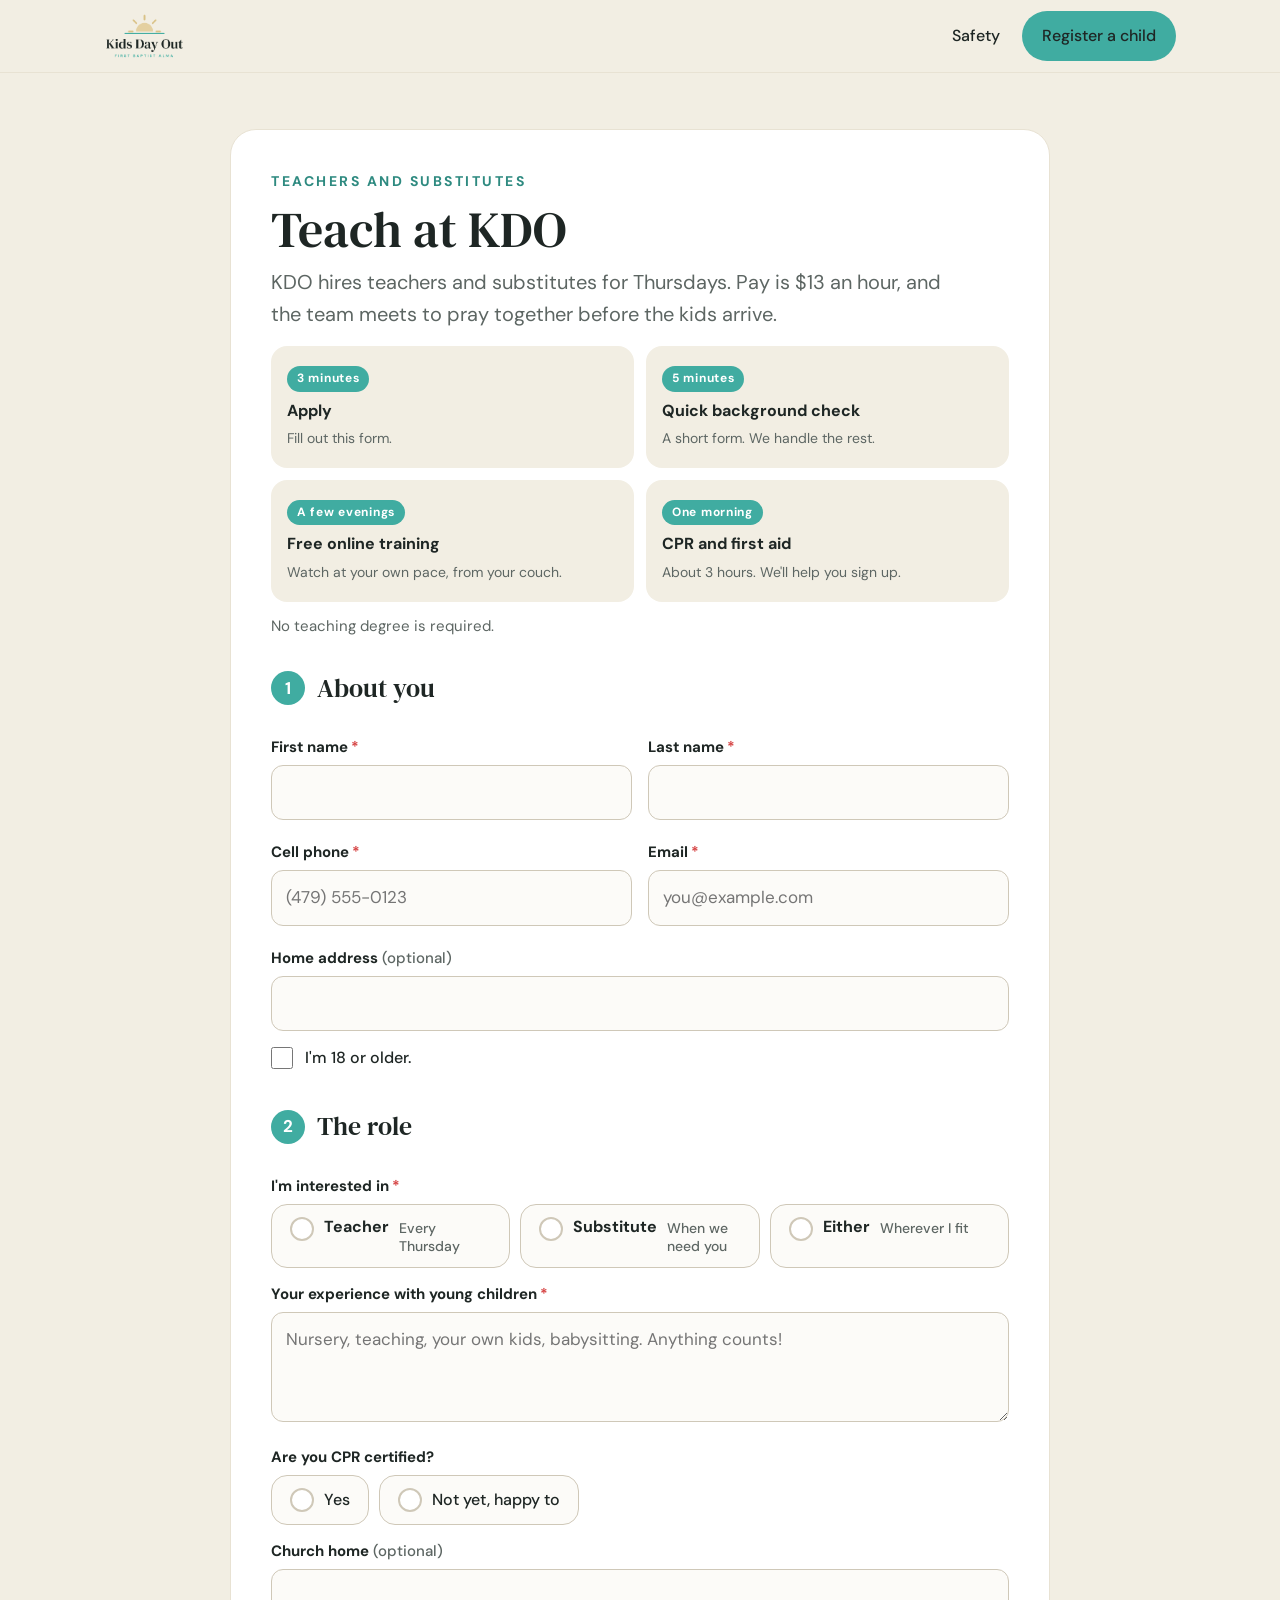
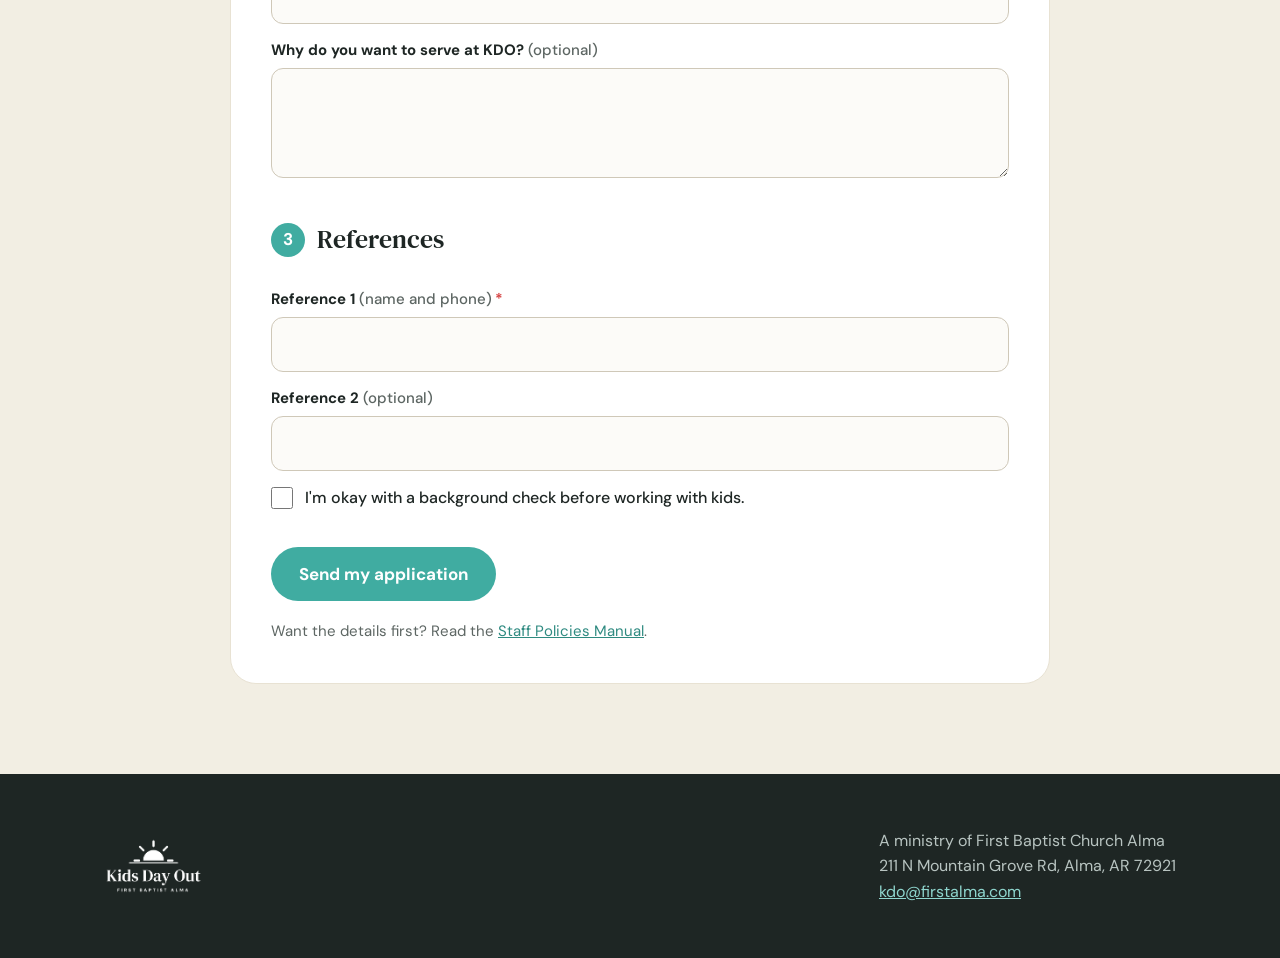
==== apply.html @ 17989772 "KDO preview site: landing page, registration and teacher forms, handbooks Co-Authored-By: Claude Opu" ====
<!doctype html>
<html lang="en">
<head>
<meta charset="utf-8">
<meta name="viewport" content="width=device-width, initial-scale=1, viewport-fit=cover">
<meta name="robots" content="noindex,nofollow">
<title>Teach at KDO | Kids Day Out at First Baptist Alma</title>
<link rel="icon" href="assets/favicon-32.png">
<link rel="apple-touch-icon" href="assets/favicon-180.png">
<link href="https://fonts.googleapis.com/css2?family=DM+Serif+Text&family=DM+Sans:wght@400;500;700&display=swap" rel="stylesheet">
<link rel="stylesheet" href="styles.css">
</head>
<body>
<header class="top"><div class="wrap">
  <a href="./"><img src="assets/kdo-sunrise-full.png" alt="Kids Day Out, First Baptist Alma"></a>
  <nav><a class="hide-sm" href="./#safety">Safety</a><a class="btn btn-primary btn-small" href="register.html">Register a child</a></nav>
</div></header>

<main class="formpage"><div class="wrap">
<div class="formcard" style="max-width:820px;margin:0 auto">
  <form id="apply-form" novalidate>
    <p class="eyebrow">Teachers and substitutes</p>
    <h1>Teach at KDO</h1>
    <p class="lead">KDO hires teachers and substitutes for Thursdays. Pay is $13 an hour, and the team meets to pray together before the kids arrive.</p>

    <div class="steps4">
      <div><em>3 minutes</em><b>Apply</b><span>Fill out this form.</span></div>
      <div><em>5 minutes</em><b>Quick background check</b><span>A short form. We handle the rest.</span></div>
      <div><em>A few evenings</em><b>Free online training</b><span>Watch at your own pace, from your couch.</span></div>
      <div><em>One morning</em><b>CPR and first aid</b><span>About 3 hours. We'll help you sign up.</span></div>
    </div>
    <p class="hint" style="margin-top:12px">No teaching degree is required.</p>

    <fieldset><legend><span class="step">1</span>About you</legend>
      <div class="row">
        <div class="field"><label for="first">First name</label><input type="text" id="first" required autocomplete="given-name"><small class="err-text"></small></div>
        <div class="field"><label for="last">Last name</label><input type="text" id="last" required autocomplete="family-name"><small class="err-text"></small></div>
      </div>
      <div class="row">
        <div class="field"><label for="phone">Cell phone</label><input type="tel" id="phone" class="phone" required autocomplete="tel" placeholder="(479) 555-0123" inputmode="numeric"><small class="err-text"></small></div>
        <div class="field"><label for="email">Email</label><input type="email" id="email" class="email" required autocomplete="email" placeholder="you@example.com"><small class="err-text"></small></div>
      </div>
      <div class="field"><label for="address">Home address <span class="opt">(optional)</span></label><input type="text" id="address" autocomplete="street-address"></div>
      <label class="check"><input type="checkbox" id="adult" required><span>I'm 18 or older.</span></label>
    </fieldset>

    <fieldset><legend><span class="step">2</span>The role</legend>
      <label>I'm interested in</label>
      <div class="chips cards" role="radiogroup" aria-label="Role" data-required>
        <label class="chip-opt"><input type="radio" name="role" value="Teacher"><span><b>Teacher</b><i>Every Thursday</i></span></label>
        <label class="chip-opt"><input type="radio" name="role" value="Substitute"><span><b>Substitute</b><i>When we need you</i></span></label>
        <label class="chip-opt"><input type="radio" name="role" value="Either"><span><b>Either</b><i>Wherever I fit</i></span></label>
      </div>
      <div class="field"><label for="experience">Your experience with young children</label><textarea id="experience" rows="3" required placeholder="Nursery, teaching, your own kids, babysitting. Anything counts!"></textarea><small class="err-text"></small></div>
      <label>Are you CPR certified?</label>
      <div class="chips" role="radiogroup" aria-label="CPR certified">
        <label class="chip-opt"><input type="radio" name="cpr" value="Yes"><span>Yes</span></label>
        <label class="chip-opt"><input type="radio" name="cpr" value="Not yet, happy to get certified"><span>Not yet, happy to</span></label>
      </div>
      <div class="field"><label for="churchHome">Church home <span class="opt">(optional)</span></label><input type="text" id="churchHome"></div>
      <div class="field"><label for="why">Why do you want to serve at KDO? <span class="opt">(optional)</span></label><textarea id="why" rows="3"></textarea></div>
    </fieldset>

    <fieldset><legend><span class="step">3</span>References</legend>
      <div class="field"><label for="ref1">Reference 1 <span class="opt">(name and phone)</span></label><input type="text" id="ref1" required><small class="err-text"></small></div>
      <div class="field"><label for="ref2">Reference 2 <span class="opt">(optional)</span></label><input type="text" id="ref2"></div>
      <label class="check"><input type="checkbox" id="consent" required><span>I'm okay with a background check before working with kids.</span></label>
    </fieldset>

    <div class="hp" aria-hidden="true"><label for="website">Website</label><input type="text" id="website" tabindex="-1" autocomplete="off"></div>
    <div class="submit"><button class="btn btn-primary" type="submit" id="submit-btn">Send my application</button><span class="msg" id="msg" role="status"></span></div>
    <p class="fine">Want the details first? Read the <a href="docs/KDO-Staff-Policies-Manual.pdf" target="_blank">Staff Policies Manual</a>.</p>
  </form>

  <div class="thanks" id="thanks">
    <img src="assets/kdo-mark-full.png" alt="" style="width:120px;margin:0 auto 18px">
    <h2>Application received</h2>
    <p class="lead" style="margin:0 auto">Thank you. Kim will contact you about next steps.</p>
    <p style="margin-top:22px"><a class="btn btn-primary" href="./">Back to KDO</a></p>
  </div>
</div>
</div></main>

<footer><div class="wrap">
  <img src="assets/kdo-sunrise-white.png" alt="Kids Day Out">
  <div>A ministry of First Baptist Church Alma<br>211 N Mountain Grove Rd, Alma, AR 72921<br><a href="mailto:kdo@firstalma.com">kdo@firstalma.com</a></div>
</div></footer>
<script src="app.js"></script>
</body>
</html>
---- styles.css ----
:root{
  --teal:#40ACA1; --teal-dark:#2E8A80; --ink:#1E2624; --cream:#F2EEE3; --sand:#E8E2D3;
  --gold:#E4D0A1; --gold-dark:#D9C187; --muted:#5D6663; --white:#fff;
  --serif:'DM Serif Text', Georgia, serif; --sans:'DM Sans', Arial, sans-serif;
}
*{box-sizing:border-box;margin:0;padding:0}
html{scroll-behavior:smooth}
body{font-family:var(--sans);color:var(--ink);background:var(--cream);line-height:1.6;font-size:18px}
img{max-width:100%;display:block}
a{color:var(--teal-dark)}
.wrap{max-width:1120px;margin:0 auto;padding:0 24px}
h1,h2,h3{font-family:var(--serif);font-weight:400;line-height:1.12}
h2{font-size:clamp(34px,5vw,48px);margin-bottom:14px}
h3{font-size:26px;margin-bottom:8px}
.eyebrow{font-size:14px;font-weight:700;letter-spacing:.18em;text-transform:uppercase;color:var(--teal-dark);margin-bottom:10px}
.lead{font-size:20px;color:var(--muted);max-width:680px}
section{padding:84px 0}

/* header */
.top{position:sticky;top:0;z-index:20;background:rgba(242,238,227,.94);backdrop-filter:blur(6px);border-bottom:1px solid var(--sand)}
.top .wrap{display:flex;align-items:center;justify-content:space-between;height:72px;gap:16px}
.top img{height:46px;width:auto}
.top nav{display:flex;gap:22px;align-items:center}
.top nav a{text-decoration:none;color:var(--ink);font-weight:500;font-size:16px}
.top nav a.hide-sm{display:inline}
.btn{display:inline-block;text-decoration:none;font-weight:700;border-radius:999px;padding:14px 26px;font-size:17px;border:2px solid transparent;cursor:pointer;font-family:var(--sans);transition:transform .15s ease, background .15s ease}
.btn:hover{transform:translateY(-1px)}
.btn-primary{background:var(--teal);color:#fff}
.btn-primary:hover{background:var(--teal-dark)}
.btn-ghost{background:transparent;color:#fff;border-color:rgba(255,255,255,.7)}
.btn-dark{background:var(--ink);color:#fff}
.btn-small{padding:10px 18px;font-size:15px}

/* hero */
.hero{position:relative;color:#fff;padding:0;min-height:640px;display:flex;align-items:center;background:var(--ink) url('assets/classroom.jpg') center 35%/cover no-repeat}
.hero:before{content:"";position:absolute;inset:0;background:linear-gradient(90deg,rgba(30,38,36,.86) 0%,rgba(30,38,36,.6) 50%,rgba(30,38,36,.15) 100%)}
@media (max-width:860px){.hero:before{background:linear-gradient(180deg,rgba(30,38,36,.55) 0%,rgba(30,38,36,.85) 70%)}}
.hero .wrap{position:relative;padding-top:90px;padding-bottom:90px}
.hero h1{font-size:clamp(42px,6.4vw,74px);max-width:760px;margin:6px 0 18px}
.hero p{font-size:21px;max-width:600px;color:#E8E2D3}
.hero .eyebrow{color:#8FD6CE}
.hero .ctas{display:flex;gap:14px;flex-wrap:wrap;margin:30px 0 22px}
.chip{display:inline-flex;align-items:center;gap:10px;background:rgba(255,255,255,.12);border:1px solid rgba(255,255,255,.25);border-radius:999px;padding:10px 18px;font-size:15px;font-weight:500}
.dot{width:10px;height:10px;border-radius:50%;background:var(--gold);box-shadow:0 0 0 4px rgba(228,208,161,.25)}
.spots{display:none;margin-left:6px;color:var(--gold);font-weight:700}

/* cards */
.grid3{display:grid;grid-template-columns:repeat(3,1fr);gap:22px;margin-top:34px}
.grid2{display:grid;grid-template-columns:1fr 1fr;gap:44px;align-items:center}
.card{background:#fff;border-radius:22px;padding:30px;border:1px solid var(--sand)}
.card .big{font-family:var(--serif);font-size:40px;color:var(--teal-dark);line-height:1}
.card p{color:var(--muted);font-size:17px}
.pill{display:inline-block;background:var(--cream);color:var(--teal-dark);font-weight:700;font-size:13px;letter-spacing:.12em;text-transform:uppercase;border-radius:999px;padding:6px 12px;margin-bottom:14px}

/* schedule */
.sched{list-style:none;margin-top:24px}
.sched li{display:flex;gap:18px;padding:12px 0;border-top:1px solid var(--sand);font-size:18px}
.sched b{min-width:150px;font-weight:700;color:var(--teal-dark)}
.photo{border-radius:26px;overflow:hidden;box-shadow:0 20px 50px rgba(30,38,36,.18)}

/* safety */
.dark{background:var(--ink);color:#fff}
.dark .lead,.dark .card p{color:#B8C4C1}
.dark .eyebrow{color:#8FD6CE}
.dark .card{background:#2A3330;border-color:#3A4441}
.ratio{width:100%;border-collapse:collapse;margin-top:26px;font-size:18px}
.ratio th,.ratio td{text-align:left;padding:14px 12px;border-bottom:1px solid #3A4441}
.ratio th{font-size:13px;letter-spacing:.14em;text-transform:uppercase;color:#8FD6CE}
.ratio td.us{font-weight:700;color:var(--gold)}
.checks{list-style:none;display:grid;grid-template-columns:1fr 1fr;gap:10px 28px;margin-top:28px}
.checks li{padding-left:34px;position:relative}
.checks li:before{content:"";position:absolute;left:0;top:7px;width:20px;height:20px;border-radius:50%;background:var(--teal)}
.checks li:after{content:"";position:absolute;left:7px;top:11px;width:6px;height:10px;border:solid #fff;border-width:0 2px 2px 0;transform:rotate(45deg)}

/* ready */
.ready .card a{font-weight:700;text-decoration:none}
.ready .card .pill{background:#E6F4F2}

/* tuition */
.price{display:grid;grid-template-columns:repeat(3,1fr);gap:22px;margin-top:34px}
.price .card{text-align:center}
.price .amt{font-family:var(--serif);font-size:54px;color:var(--ink);line-height:1;margin:6px 0}
.price .per{color:var(--muted);font-size:16px}
.price .card.feature{border:3px solid var(--teal)}
.stack{margin-top:34px;background:#fff;border-radius:22px;padding:30px;border:1px solid var(--sand)}
.stack ul{list-style:none;columns:2;column-gap:36px;margin-top:10px}
.stack li{padding:8px 0 8px 30px;position:relative;break-inside:avoid}
.stack li:before{content:"";position:absolute;left:0;top:15px;width:14px;height:14px;border-radius:50%;background:var(--gold)}
.fine{font-size:15px;color:var(--muted);margin-top:18px}

/* director */
.bio p{margin-bottom:14px}
.stat{display:flex;gap:28px;margin:22px 0}
.stat div{font-size:15px;color:var(--muted)}
.stat b{display:block;font-family:var(--serif);font-size:38px;color:var(--teal-dark);font-weight:400}

/* teachers band */
.band{background:var(--teal);color:#fff;border-radius:28px;padding:48px;display:flex;justify-content:space-between;align-items:center;gap:30px}
.band p{color:#E6F4F2;font-size:19px;max-width:620px}

/* faq */
details{background:#fff;border:1px solid var(--sand);border-radius:16px;padding:20px 24px;margin-top:12px}
summary{font-weight:700;cursor:pointer;font-size:19px}
details p{margin-top:10px;color:var(--muted)}

/* footer */
footer{background:var(--ink);color:#B8C4C1;padding:54px 0;font-size:16px}
footer .wrap{display:flex;justify-content:space-between;gap:30px;flex-wrap:wrap;align-items:center}
footer img{height:56px;width:auto}
footer a{color:#8FD6CE}

/* forms */
.formpage{padding:56px 0 90px}
.formcard{background:#fff;border-radius:26px;padding:40px;border:1px solid var(--sand);max-width:820px;margin:0 auto}
.formcard h1{font-size:clamp(36px,5vw,50px);margin-bottom:8px}
fieldset{border:0;margin-top:30px}
legend{font-family:var(--serif);font-size:26px;margin-bottom:12px}
.row{display:grid;grid-template-columns:1fr 1fr;gap:16px}
label{display:block;font-weight:700;font-size:15px;margin:14px 0 6px}
label .opt{font-weight:500;color:var(--muted)}
input[type=text],input[type=email],input[type=tel],input[type=date],select,textarea{width:100%;font:inherit;font-size:17px;padding:13px 14px;border:1.5px solid #CFC8B8;border-radius:12px;background:#FCFBF8;color:var(--ink)}
input:focus,select:focus,textarea:focus{outline:none;border-color:var(--teal);box-shadow:0 0 0 4px rgba(64,172,161,.18)}
textarea{min-height:110px;resize:vertical}
.check{display:flex;gap:12px;align-items:flex-start;font-weight:500;font-size:16px;margin-top:14px}
.check input{width:22px;height:22px;margin-top:2px;accent-color:var(--teal);flex:none}
.hp{position:absolute;left:-9999px;width:1px;height:1px;overflow:hidden}
.submit{margin-top:30px;display:flex;align-items:center;gap:18px;flex-wrap:wrap}
.msg{font-weight:700}
.msg.err{color:#B3261E}
.thanks{display:none;text-align:center;padding:30px 10px}
.thanks h2{margin-bottom:10px}
.note{background:var(--cream);border-radius:14px;padding:16px 18px;font-size:16px;color:var(--muted);margin-top:18px}

@media (max-width:860px){
  body{font-size:17px}
  section{padding:64px 0}
  .grid3,.price{grid-template-columns:1fr}
  .grid2{grid-template-columns:1fr;gap:28px}
  .checks{grid-template-columns:1fr}
  .stack ul{columns:1}
  .band{flex-direction:column;align-items:flex-start;padding:34px}
  .top nav a.hide-sm{display:none}
  .row{grid-template-columns:1fr;gap:0}
  .formcard{padding:26px 20px}
  .hero{min-height:560px}
  .sched b{min-width:120px}
  .ratio{font-size:15px}
  .ratio th,.ratio td{padding:10px 6px}
  .ratio th{font-size:11px;letter-spacing:.08em}
}

/* ===== v2: mobile-first form system ===== */
html{-webkit-text-size-adjust:100%}
.req-mark{color:#D64545;font-weight:700;margin-left:3px}
.step{display:inline-flex;align-items:center;justify-content:center;width:34px;height:34px;border-radius:50%;background:var(--teal);color:#fff;font-family:var(--sans);font-size:17px;font-weight:700;margin-right:12px;vertical-align:3px}
.hint{font-size:15px;color:var(--muted);margin:4px 0 6px}
.field{margin-bottom:2px}
.err-text{display:block;min-height:0;font-size:14px;color:#C0392B;font-weight:600;margin-top:4px}
.invalid input,.invalid textarea,input.invalid,textarea.invalid{border-color:#D64545!important;background:#FFF6F5!important}
.chips.invalid .chip-opt span{border-color:#D64545}
@keyframes shake{0%,100%{transform:translateX(0)}25%{transform:translateX(-6px)}75%{transform:translateX(6px)}}
.shake{animation:shake .3s ease 2}

/* choice chips replace every dropdown */
.chips{display:flex;flex-wrap:wrap;gap:10px;margin:6px 0 4px}
.chip-opt{position:relative;margin:0;font-weight:500;cursor:pointer;-webkit-tap-highlight-color:transparent}
.chip-opt input{position:absolute;opacity:0;width:1px;height:1px}
.chip-opt span{display:flex;align-items:center;gap:10px;min-height:50px;padding:12px 18px;border:1.5px solid #CFC8B8;border-radius:16px;background:#FCFBF8;font-size:16px;line-height:1.3;transition:background .2s ease,border-color .2s ease,transform .15s ease,box-shadow .2s ease}
.chip-opt span:before{content:"";flex:none;width:20px;height:20px;border-radius:50%;border:2px solid #CFC8B8;background:#fff;transition:all .2s ease}
.chip-opt:active span{transform:scale(.97)}
.chip-opt input:checked+span{background:#E9F6F4;border-color:var(--teal);box-shadow:0 4px 14px rgba(64,172,161,.18);color:var(--ink)}
.chip-opt input:checked+span:before{border-color:var(--teal);background:var(--teal) url("data:image/svg+xml,%3Csvg xmlns='http://www.w3.org/2000/svg' viewBox='0 0 20 20'%3E%3Cpath d='M5 10.5l3 3 7-7' fill='none' stroke='white' stroke-width='2.4' stroke-linecap='round' stroke-linejoin='round'/%3E%3C/svg%3E") center/14px no-repeat;transform:scale(1.08)}
.chip-opt input:focus-visible+span{box-shadow:0 0 0 4px rgba(64,172,161,.3)}
.chips.cards{display:grid;grid-template-columns:repeat(3,1fr)}
.chips.cards .chip-opt span{flex-direction:row;align-items:flex-start;height:100%}
.chips.cards b{display:block;font-weight:700}
.chips.cards i{display:block;font-style:normal;font-size:14px;color:var(--muted);margin-top:2px}
.chips.small .chip-opt span{min-height:44px;padding:9px 14px;font-size:15px}

/* kid cards */
.kid-card{background:var(--cream);border-radius:20px;padding:20px 20px 12px;margin-top:16px;animation:pop .35s ease}
@keyframes pop{from{opacity:0;transform:translateY(8px) scale(.98)}to{opacity:1;transform:none}}
.kid-head{display:flex;justify-content:space-between;align-items:center;gap:10px;margin-bottom:2px}
.kid-num{font-family:var(--serif);font-size:24px}
.kid-badge{font-size:13px;font-weight:700;letter-spacing:.06em;color:var(--teal-dark);background:#fff;border-radius:999px;padding:6px 12px;display:none}
.kid-card input,.kid-card textarea{background:#fff}
details.more{background:transparent;border:0;padding:0;margin-top:14px}
details.more summary{font-size:16px;color:var(--teal-dark)}

/* price card */
.reg-layout{display:grid;grid-template-columns:minmax(0,1fr) 330px;gap:28px;align-items:start}
.reg-layout .formcard{max-width:none;margin:0}
.price-card{position:sticky;top:96px;background:var(--ink);color:#fff;border-radius:24px;padding:28px}
.price-card .eyebrow{color:#8FD6CE}
.pl{display:flex;justify-content:space-between;gap:10px;font-size:15px;padding:8px 0;border-bottom:1px solid #3A4441;color:#DDE3E1}
.pl small{display:block;color:#9FB0AC;font-size:13px}
.price-total{display:flex;align-items:baseline;gap:8px;margin-top:14px}
.price-total b{font-family:var(--serif);font-weight:400;font-size:46px;color:var(--gold);line-height:1}
.price-sub{font-size:14px;color:#B8C4C1;margin-top:4px}
.price-why{list-style:none;margin:16px 0 0}
.price-why li{padding:5px 0 5px 26px;position:relative;font-size:15px}
.price-why li:before{content:"";position:absolute;left:0;top:11px;width:12px;height:12px;border-radius:50%;background:var(--teal)}
.price-card .fine{color:#9FB0AC;font-size:13px}
.price-bar{display:none}

/* confetti */
#confetti{position:fixed;inset:0;pointer-events:none;z-index:50}

/* teacher steps */
.steps4{display:grid;grid-template-columns:repeat(2,1fr);gap:12px;margin-top:16px}
.steps4 div{background:var(--cream);border-radius:16px;padding:16px}
.steps4 b{display:block;font-size:16px}
.steps4 span{font-size:14px;color:var(--muted)}
.steps4 em{display:inline-block;font-style:normal;font-size:12px;font-weight:700;letter-spacing:.06em;color:#fff;background:var(--teal);border-radius:999px;padding:3px 10px;margin-bottom:6px}

@media (max-width:860px){
  .reg-layout{grid-template-columns:1fr}
  .price-card{position:static;order:-1;padding:22px}
  .price-card .price-why,.price-card .fine{display:none}
  .chips.cards{grid-template-columns:1fr}
  .chip-opt{flex:1 1 calc(50% - 10px)}
  .chips.cards .chip-opt,.chips.stack .chip-opt{flex-basis:100%}
  .formpage{padding:20px 0 120px}
  .formcard{padding:22px 16px;border-radius:20px}
  .formcard h1{font-size:34px}
  legend{font-size:22px}
  .step{width:30px;height:30px;font-size:15px;margin-right:10px}
  .kid-card{padding:16px 14px 8px}
  .steps4{grid-template-columns:1fr 1fr;gap:10px}
  .steps4 div{padding:12px}
  .steps4 b{font-size:15px}
  .steps4 span{font-size:13px}
  .price-bar{display:flex;position:fixed;left:0;right:0;bottom:0;z-index:30;background:var(--ink);color:#fff;padding:12px 16px calc(12px + env(safe-area-inset-bottom));align-items:center;justify-content:space-between;gap:12px;box-shadow:0 -8px 24px rgba(0,0,0,.18)}
  .price-bar b{font-family:var(--serif);font-weight:400;font-size:26px;color:var(--gold)}
  .price-bar small{display:block;font-size:12px;color:#B8C4C1}
  .price-bar .btn{padding:12px 18px;font-size:15px}
  .wrap{padding:0 16px}
  .hero .ctas .btn{flex:1 1 100%;text-align:center}
  .sticky-cta{display:block;position:fixed;left:16px;right:16px;bottom:calc(14px + env(safe-area-inset-bottom));z-index:30;text-align:center;box-shadow:0 10px 30px rgba(30,38,36,.3)}
}
.sticky-cta{display:none}
@media (prefers-reduced-motion:reduce){*{animation:none!important;transition:none!important}}

.chips.count{display:grid;grid-template-columns:repeat(8,1fr);gap:8px}
.chips.count .chip-opt span{justify-content:center;padding:12px 0;font-size:18px;font-weight:700}
.chips.count .chip-opt span:before{display:none}
@media (max-width:860px){.chips.count{grid-template-columns:repeat(4,1fr)}.chips.count .chip-opt{flex:none}}

/* price card v3: plain receipt */
.price-card .pc-title{font-family:var(--serif);font-weight:400;font-size:32px;color:#fff;margin:0}
.pc-sub{font-size:16px;color:#C9D2CF;margin:4px 0 14px}
.pc-kid,.pc-row{display:flex;justify-content:space-between;align-items:baseline;gap:12px;padding:11px 0;border-bottom:1px solid #3A4441;font-size:17px;color:#EEF2F1}
.pc-kid small{display:block;font-size:15px;color:#B8C4C1}
.pc-kid b,.pc-row b{font-weight:700;white-space:nowrap}
.pc-total{border-bottom:0;font-size:19px;padding-top:14px}
.pc-total b{font-family:var(--serif);font-weight:400;font-size:34px;color:var(--gold)}
.pc-month{font-size:16px;color:#EEF2F1;margin-top:6px}
.pc-month b{color:var(--gold)}
.pc-note{font-size:15px;color:#B8C4C1;margin-top:12px;line-height:1.5}
@media (max-width:860px){.price-card .pc-note{display:block}}

/* add/remove person cards */
.add-btn{display:block;width:100%;margin-top:14px;padding:14px;border:1.5px dashed var(--teal);border-radius:16px;background:#F3FAF9;color:var(--teal-dark);font:700 16px var(--sans);cursor:pointer;transition:background .2s}
.add-btn:hover{background:#E6F4F2}
.add-btn[hidden],.sub-card[hidden]{display:none}
.sub-card{background:var(--cream);border-radius:18px;padding:16px 18px 10px;margin-top:14px;animation:pop .3s ease}
.sub-head{display:flex;justify-content:space-between;align-items:center;margin-bottom:2px}
.sub-head b{font-family:var(--serif);font-weight:400;font-size:21px}
.rm-btn{background:none;border:0;color:#B3261E;font:600 14px var(--sans);cursor:pointer;padding:6px}
.sub-card input[type=text],.sub-card input[type=tel],.sub-card input[type=email]{background:#fff}
h3.mini{font-family:var(--serif);font-weight:400;font-size:21px;margin-top:26px}
.check span{flex:1}
.check.invalid span{color:#B3261E}

.price .amt small{font-family:var(--sans);font-size:18px;color:var(--muted);margin-left:4px}
.price .per{font-size:18px;font-weight:700;color:var(--ink);margin-top:2px}
.price .card p{margin-top:12px;font-size:16px;line-height:1.55}
.price-note{margin-top:20px;font-size:17px;color:var(--ink);max-width:820px}

/* FAQ accordion */
details.faq{padding:0;overflow:hidden;transition:border-color .2s ease,box-shadow .2s ease}
details.faq[open]{border-color:var(--teal);box-shadow:0 8px 24px rgba(30,38,36,.08)}
details.faq summary{list-style:none;display:flex;justify-content:space-between;align-items:center;gap:16px;padding:20px 24px;-webkit-tap-highlight-color:transparent}
details.faq summary::-webkit-details-marker{display:none}
details.faq summary:after{content:"";flex:none;width:28px;height:28px;border-radius:50%;background:var(--cream) url("data:image/svg+xml,%3Csvg xmlns='http://www.w3.org/2000/svg' viewBox='0 0 20 20'%3E%3Cpath d='M5 8l5 5 5-5' fill='none' stroke='%232E8A80' stroke-width='2.2' stroke-linecap='round' stroke-linejoin='round'/%3E%3C/svg%3E") center/16px no-repeat;transition:transform .3s ease}
details.faq[open] summary:after{transform:rotate(180deg)}
details.faq .faq-body{padding:0 24px 20px}
details.faq p{margin-top:0}

.pc-disc b{color:var(--gold)}
.pc-pay{margin-top:14px;background:#2A3330;border-radius:16px;padding:14px 16px}
.pc-pay-title{font-size:13px;font-weight:700;letter-spacing:.12em;text-transform:uppercase;color:#8FD6CE;margin-bottom:6px}
.pc-opt{padding:8px 0;border-top:1px solid #3A4441;font-size:16px;color:#EEF2F1}
.pc-opt:first-of-type{border-top:0}
.pc-opt b{display:block;color:var(--gold)}
.pc-opt span{font-size:15px;color:#C9D2CF}

/* v4 visual blocks */
.bigfacts{display:grid;grid-template-columns:repeat(4,1fr);gap:14px;margin-top:28px}
.bigfacts div{background:var(--ink);color:#fff;border-radius:20px;padding:22px}
.bigfacts b{display:block;font-family:var(--serif);font-weight:400;font-size:32px;color:var(--gold);line-height:1.1}
.bigfacts span{font-size:15px;color:#C9D2CF}
.tags{display:flex;flex-wrap:wrap;gap:10px;margin-top:20px}
.tags span{background:var(--cream);border-radius:999px;padding:9px 16px;font-weight:700;font-size:15px}
.pills{display:flex;flex-wrap:wrap;gap:10px;margin-top:14px}
.pills span{background:#fff;border:1px solid var(--sand);border-radius:999px;padding:10px 16px;font-weight:700;font-size:15px}
.tiles{display:grid;grid-template-columns:repeat(3,1fr);gap:14px;margin-top:26px}
.tiles div{background:#2A3330;border:1px solid #3A4441;border-radius:18px;padding:22px;font-family:var(--serif);font-size:22px;color:#fff}
.ratios{display:grid;grid-template-columns:repeat(3,1fr);gap:14px;margin-top:14px}
.ratios div{border-radius:18px;padding:18px 22px;background:rgba(255,255,255,.04);border:1px solid #3A4441}
.ratios span{display:block;color:#C9D2CF;font-size:15px}
.ratios b{display:block;font-family:var(--serif);font-weight:400;font-size:34px;color:var(--gold)}
.ratios small{color:#9FB0AC;font-size:14px}
.note-dark{color:#B8C4C1;margin-top:18px;font-size:16px}
.docs{display:grid;grid-template-columns:1fr 1fr;gap:16px;margin-top:22px}
.docs a{display:block;text-decoration:none;color:var(--ink);background:var(--cream);border-radius:20px;padding:24px;border:1px solid var(--sand);transition:transform .15s}
.docs a:hover{transform:translateY(-2px)}
.docs b{display:block;font-family:var(--serif);font-weight:400;font-size:26px}
.docs span{color:var(--muted);font-size:15px}
@media (max-width:860px){.bigfacts{grid-template-columns:1fr 1fr}.bigfacts b{font-size:24px}.tiles{grid-template-columns:1fr 1fr}.tiles div{font-size:17px;padding:16px}.ratios{grid-template-columns:1fr}.docs{grid-template-columns:1fr}}
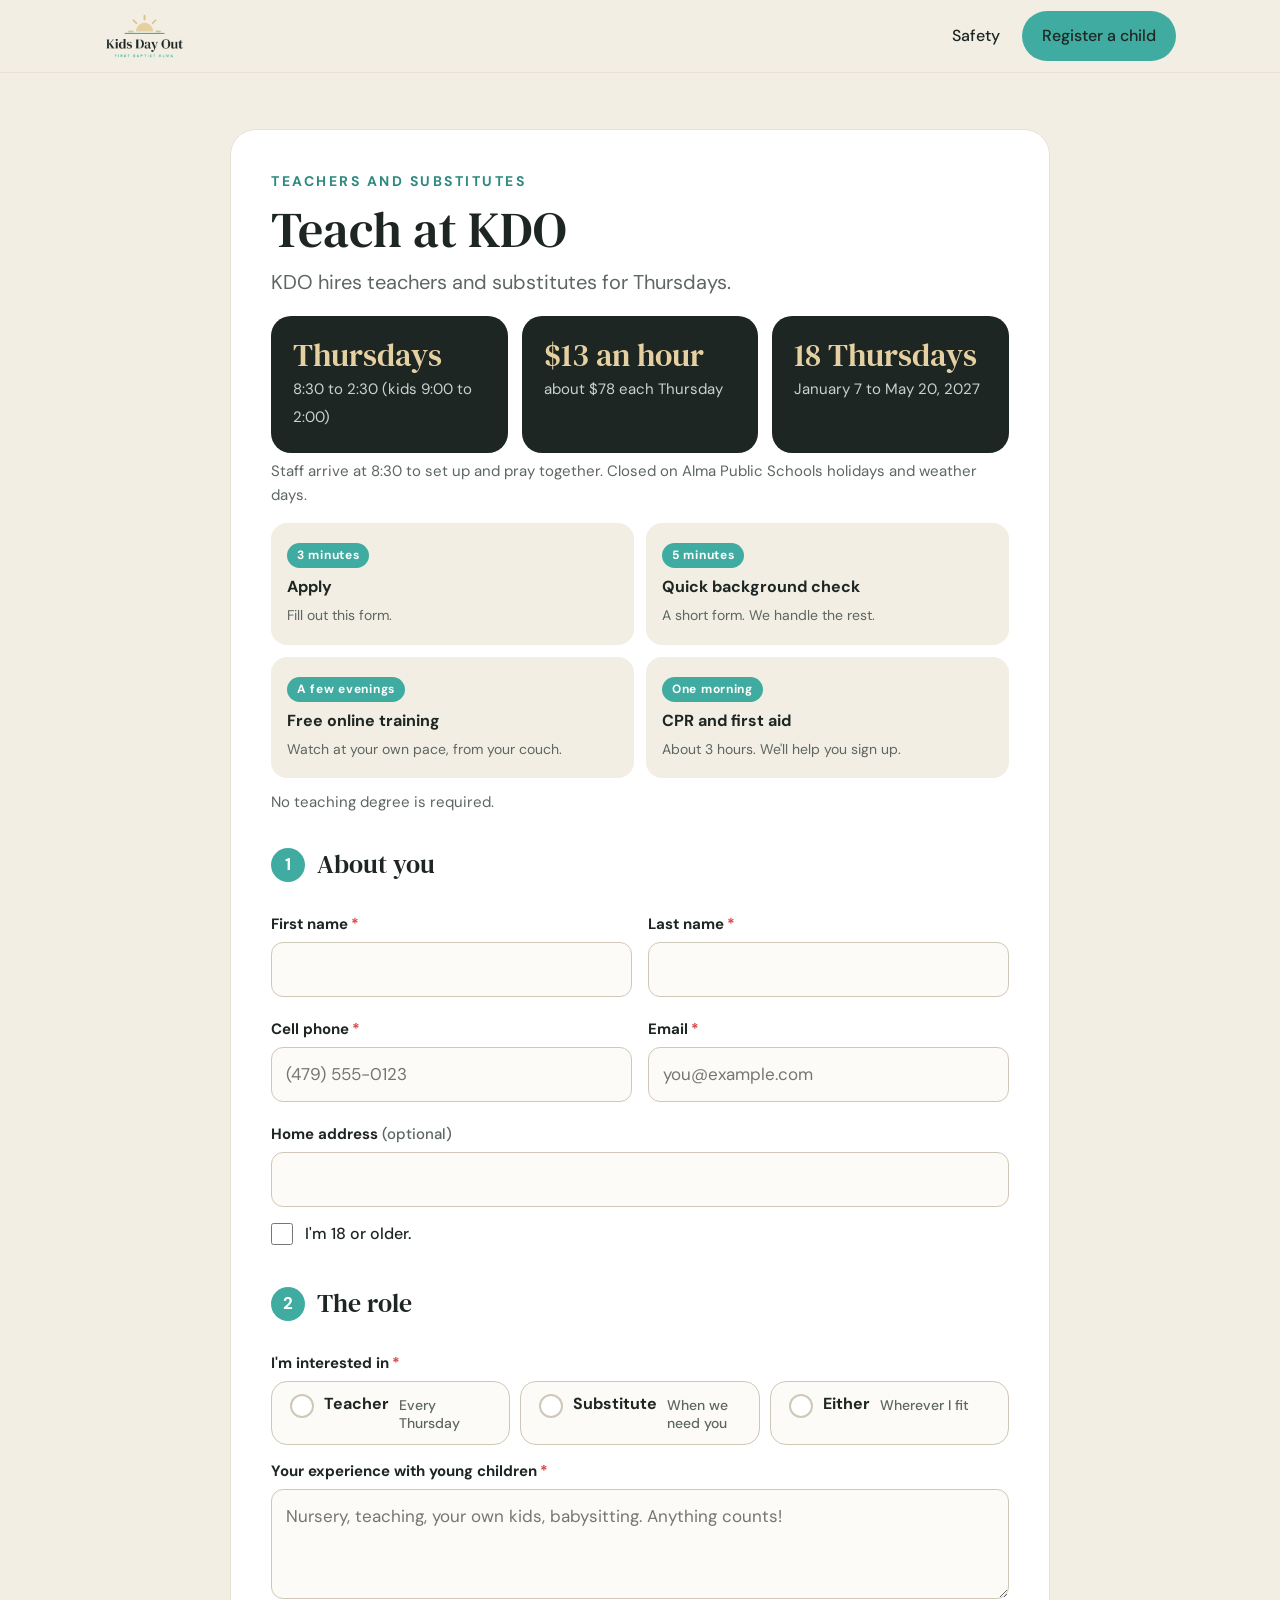
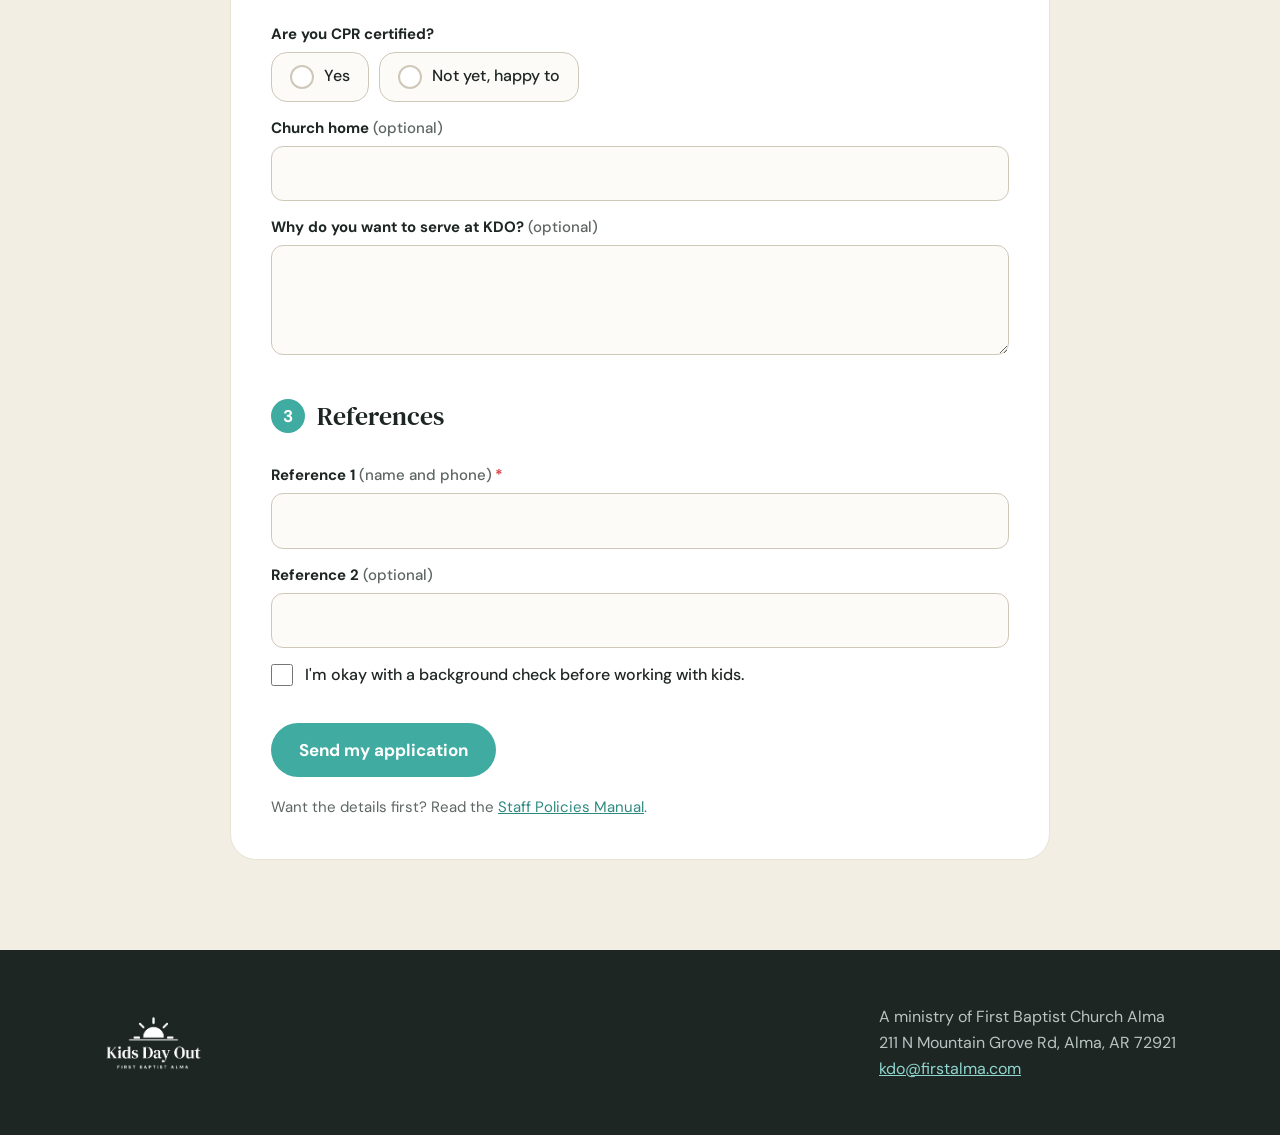
==== commit 0e7f225d: "Teacher application: show hours, pay, and dates Co-Authored-By: Claude Opus 5.5 <noreply@anthropic.c" ====
--- a/apply.html
+++ b/apply.html
@@ -21,8 +21,14 @@
   <form id="apply-form" novalidate>
     <p class="eyebrow">Teachers and substitutes</p>
     <h1>Teach at KDO</h1>
-    <p class="lead">KDO hires teachers and substitutes for Thursdays. Pay is $13 an hour, and the team meets to pray together before the kids arrive.</p>
+    <p class="lead">KDO hires teachers and substitutes for Thursdays.</p>
 
+    <div class="bigfacts" style="grid-template-columns:repeat(3,1fr);margin:18px 0 6px">
+      <div><b>Thursdays</b><span>8:30 to 2:30 (kids 9:00 to 2:00)</span></div>
+      <div><b>$13 an hour</b><span>about $78 each Thursday</span></div>
+      <div><b>18 Thursdays</b><span>January 7 to May 20, 2027</span></div>
+    </div>
+    <p class="hint">Staff arrive at 8:30 to set up and pray together. Closed on Alma Public Schools holidays and weather days.</p>
     <div class="steps4">
       <div><em>3 minutes</em><b>Apply</b><span>Fill out this form.</span></div>
       <div><em>5 minutes</em><b>Quick background check</b><span>A short form. We handle the rest.</span></div>
--- a/styles.css
+++ b/styles.css
@@ -318,3 +318,5 @@
 .docs b{display:block;font-family:var(--serif);font-weight:400;font-size:26px}
 .docs span{color:var(--muted);font-size:15px}
 @media (max-width:860px){.bigfacts{grid-template-columns:1fr 1fr}.bigfacts b{font-size:24px}.tiles{grid-template-columns:1fr 1fr}.tiles div{font-size:17px;padding:16px}.ratios{grid-template-columns:1fr}.docs{grid-template-columns:1fr}}
+
+@media (max-width:860px){.formcard .bigfacts{grid-template-columns:1fr!important}}
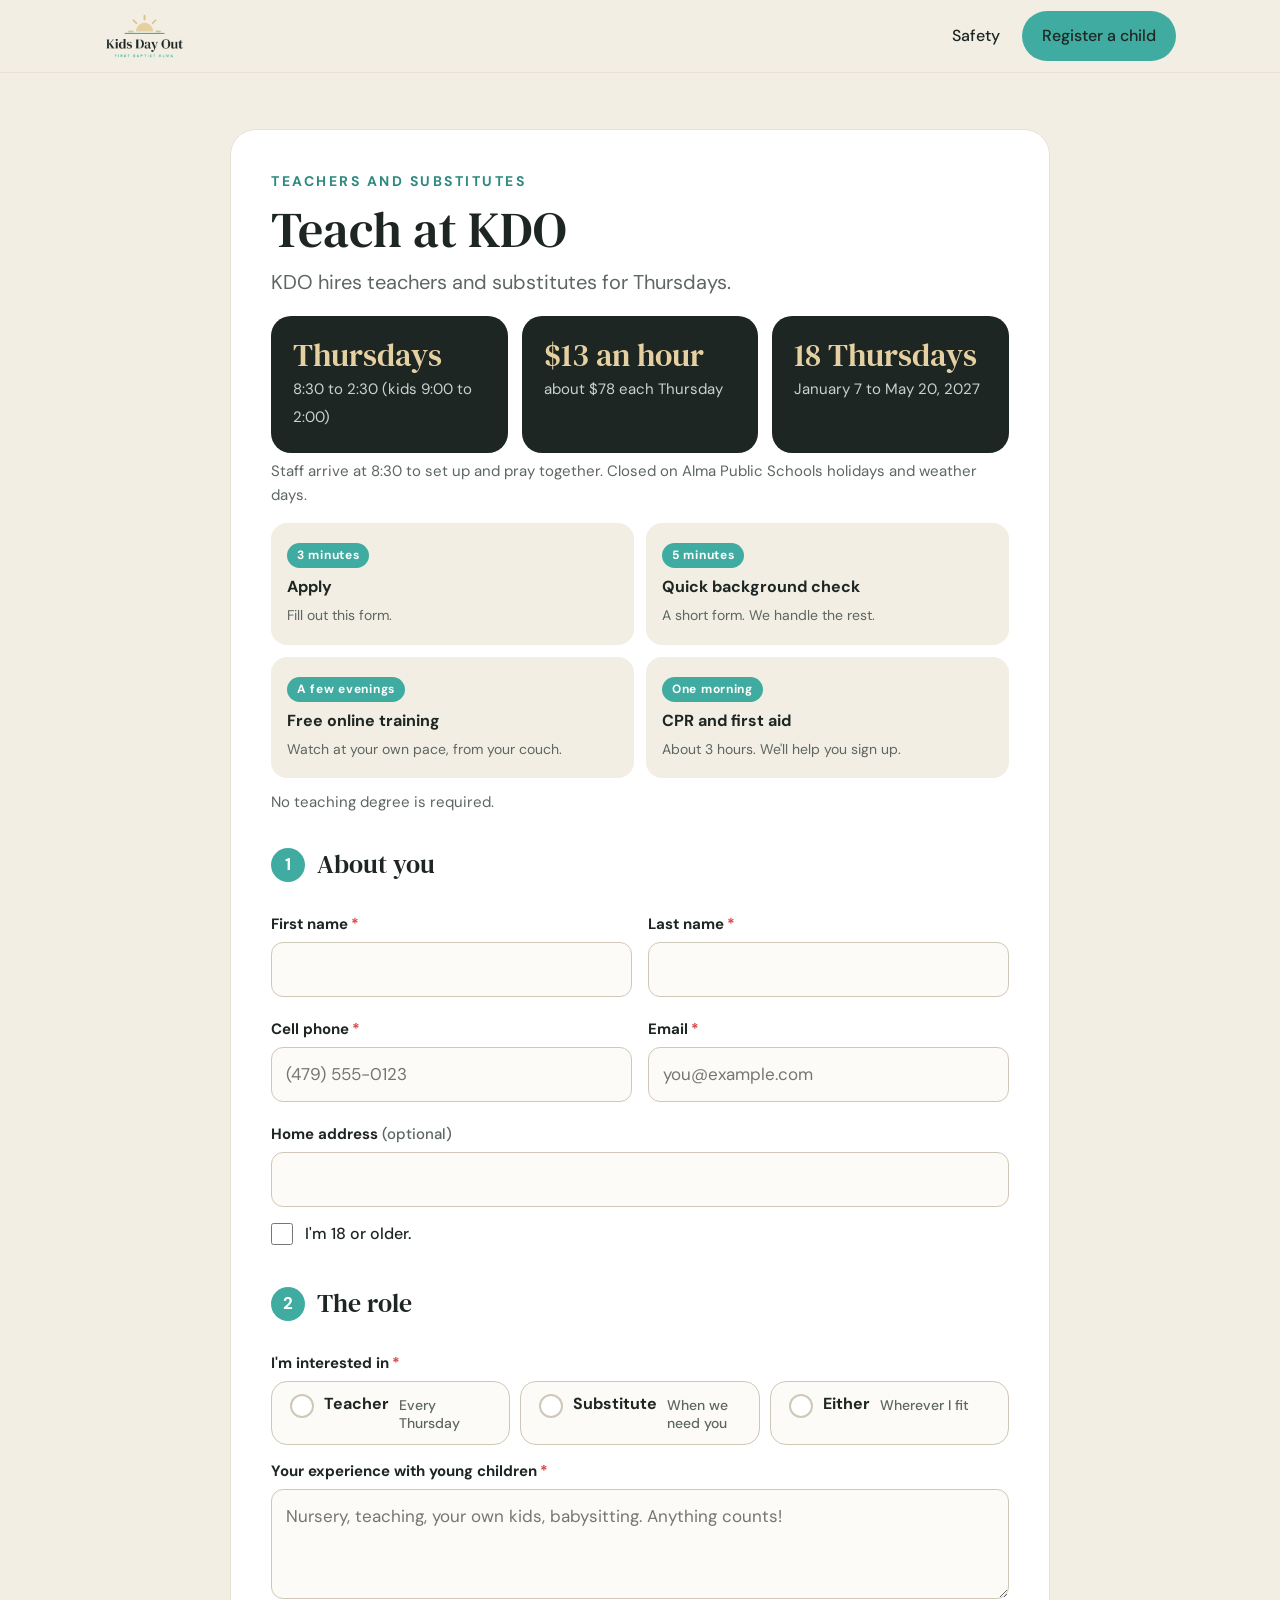
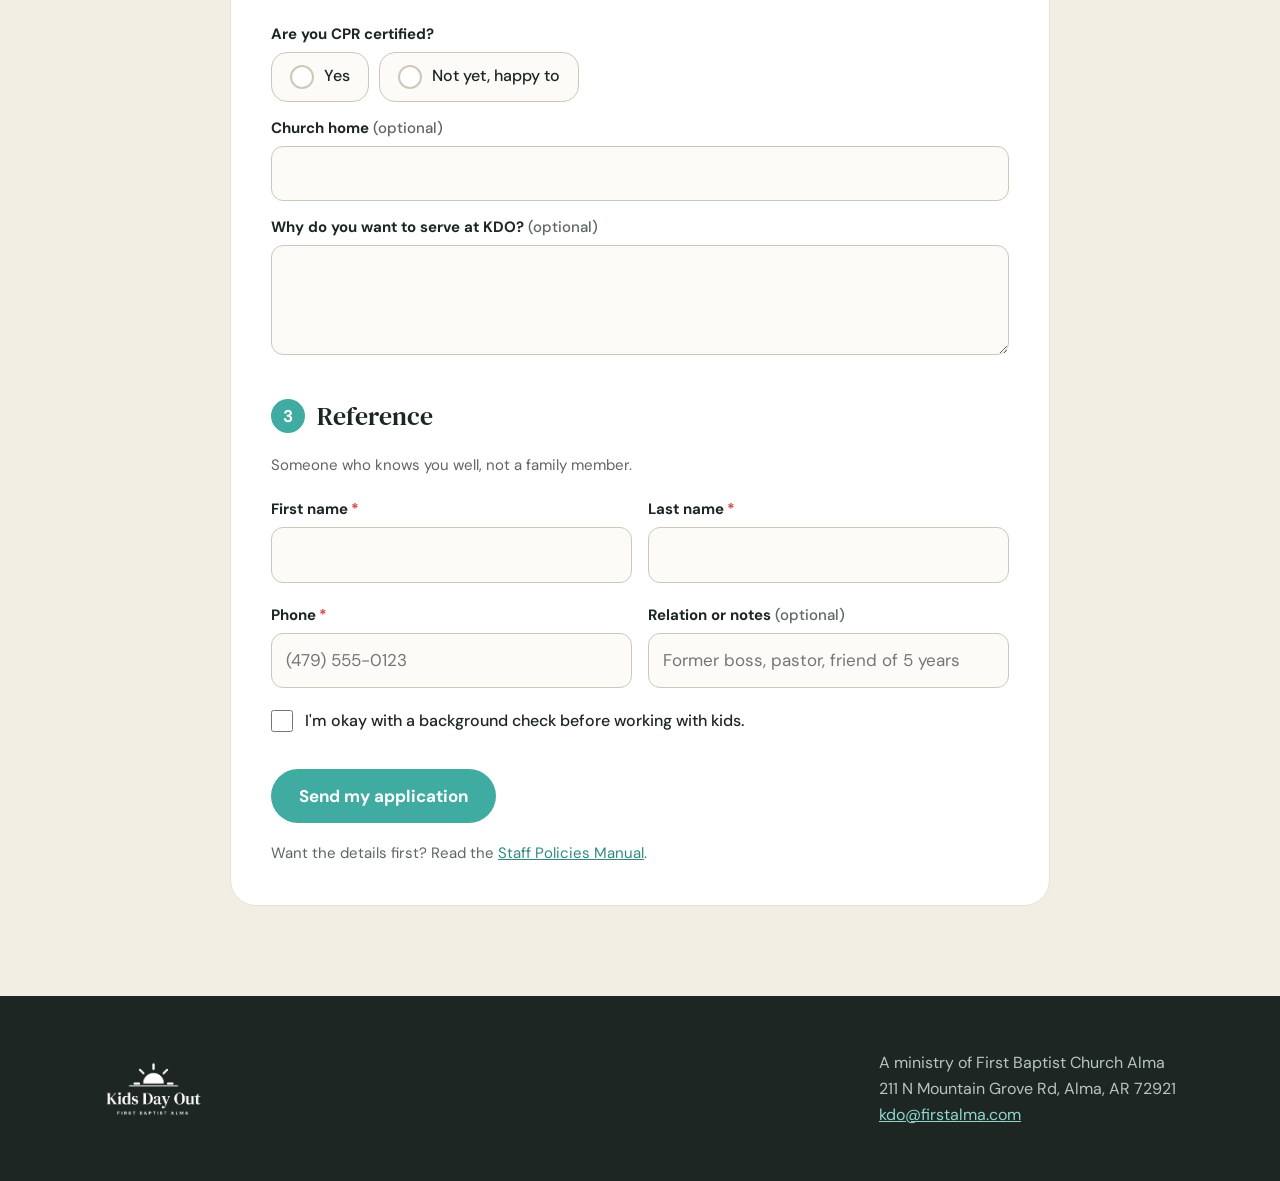
==== commit 70336c47: "Teacher application: one structured reference Co-Authored-By: Claude Opus 5.5 <noreply@anthropic.com" ====
--- a/apply.html
+++ b/apply.html
@@ -67,9 +67,16 @@
       <div class="field"><label for="why">Why do you want to serve at KDO? <span class="opt">(optional)</span></label><textarea id="why" rows="3"></textarea></div>
     </fieldset>
 
-    <fieldset><legend><span class="step">3</span>References</legend>
-      <div class="field"><label for="ref1">Reference 1 <span class="opt">(name and phone)</span></label><input type="text" id="ref1" required><small class="err-text"></small></div>
-      <div class="field"><label for="ref2">Reference 2 <span class="opt">(optional)</span></label><input type="text" id="ref2"></div>
+    <fieldset><legend><span class="step">3</span>Reference</legend>
+      <p class="hint">Someone who knows you well, not a family member.</p>
+      <div class="row">
+        <div class="field"><label for="refFirst">First name</label><input type="text" id="refFirst" required><small class="err-text"></small></div>
+        <div class="field"><label for="refLast">Last name</label><input type="text" id="refLast" required><small class="err-text"></small></div>
+      </div>
+      <div class="row">
+        <div class="field"><label for="refPhone">Phone</label><input type="tel" id="refPhone" class="phone" required placeholder="(479) 555-0123" inputmode="numeric"><small class="err-text"></small></div>
+        <div class="field"><label for="refRel">Relation or notes <span class="opt">(optional)</span></label><input type="text" id="refRel" placeholder="Former boss, pastor, friend of 5 years"></div>
+      </div>
       <label class="check"><input type="checkbox" id="consent" required><span>I'm okay with a background check before working with kids.</span></label>
     </fieldset>
 
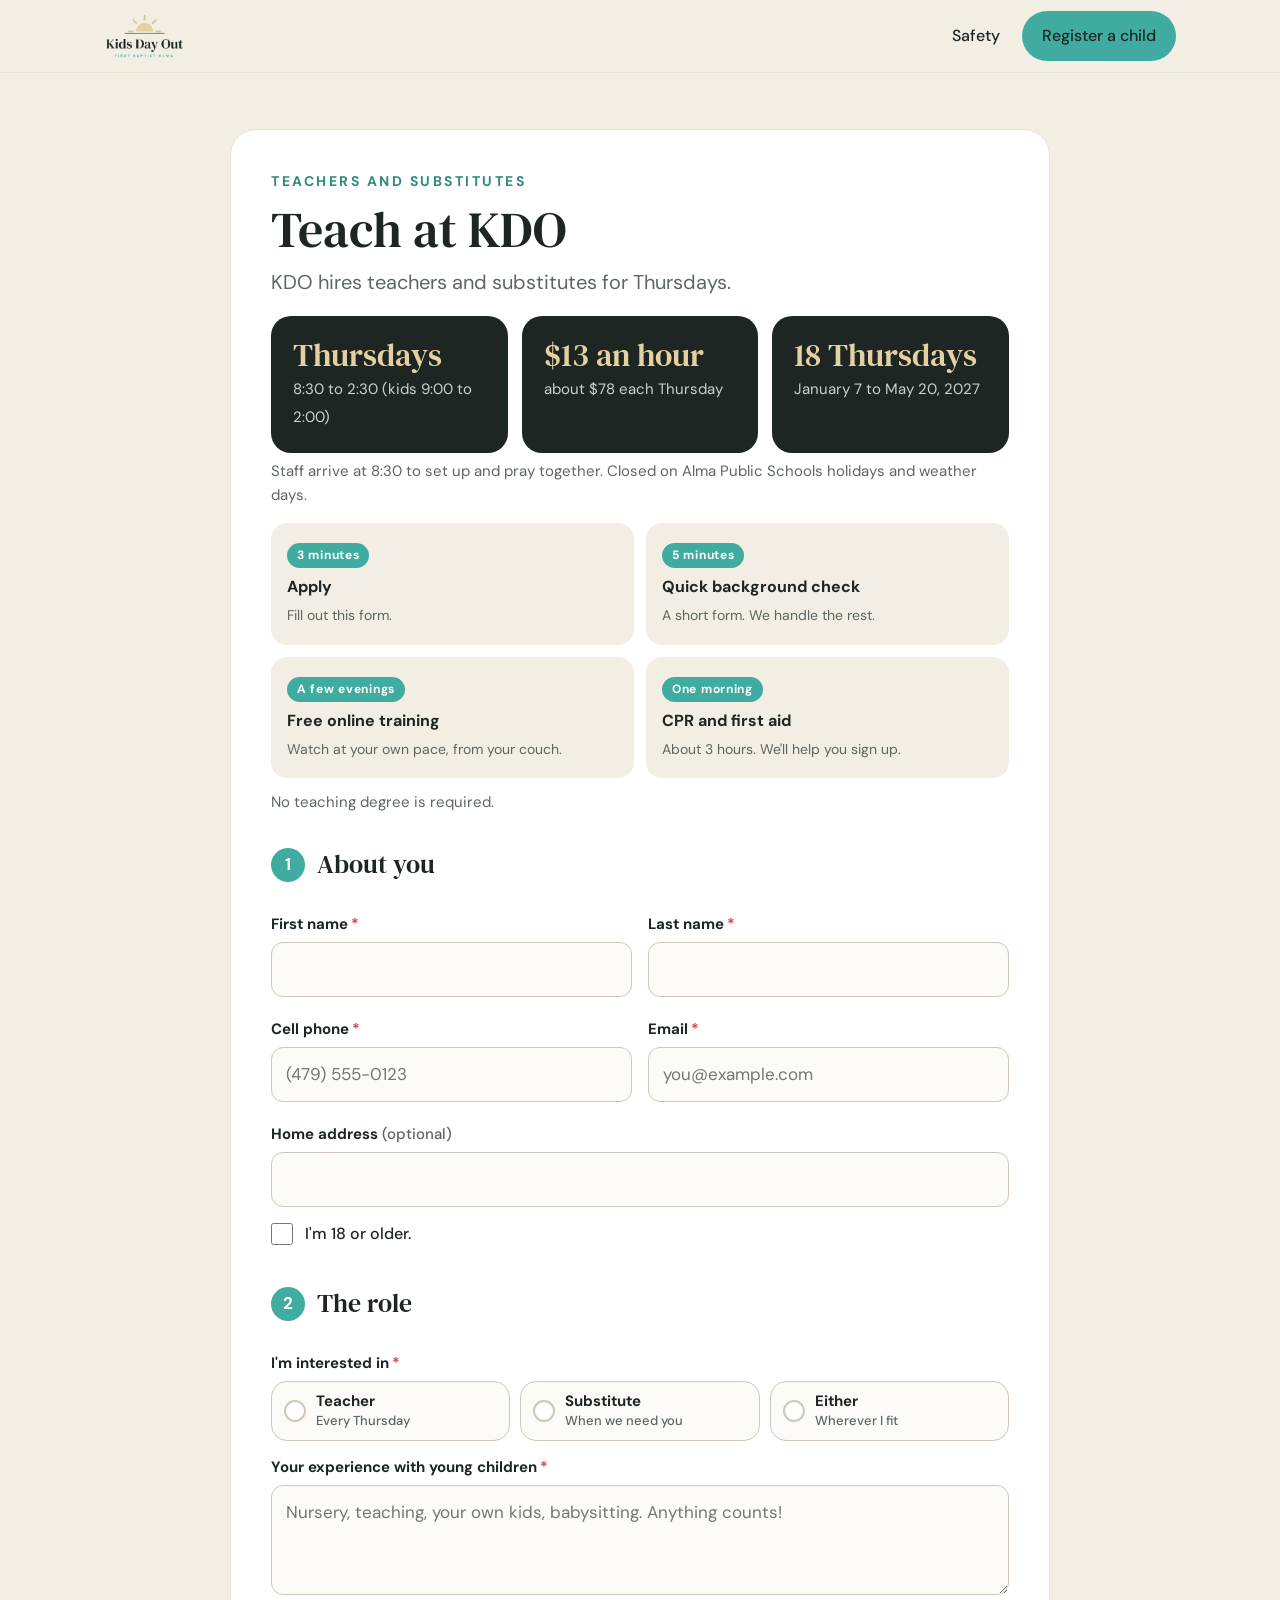
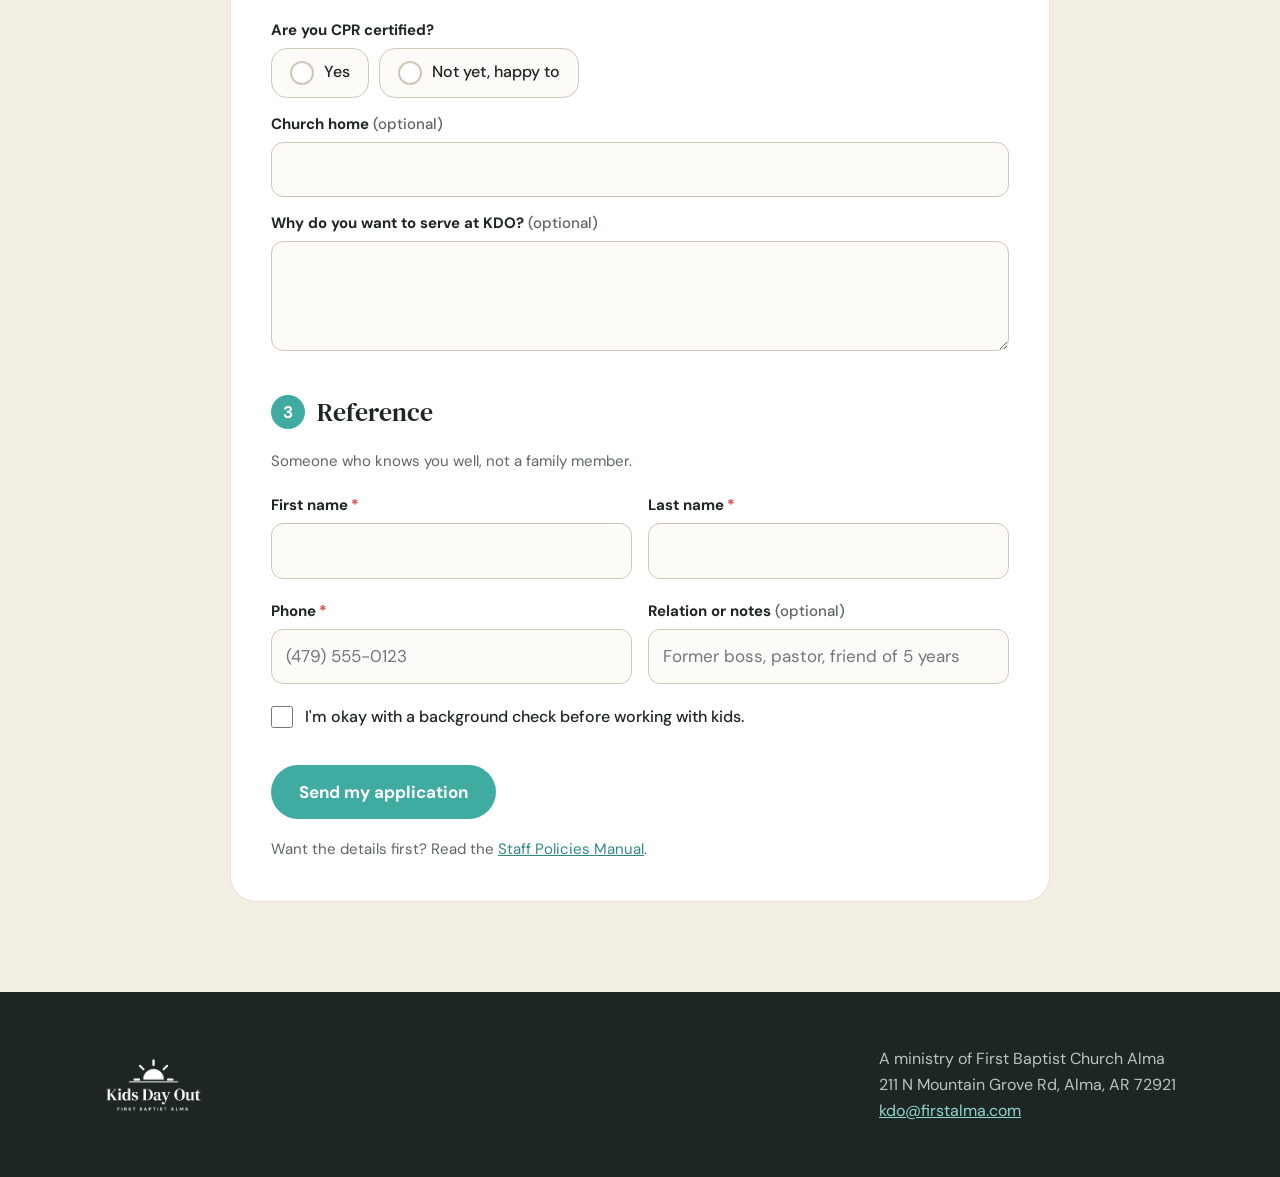
==== commit 11ef6eb8: "In-site document viewer and an unlisted documents page Handbook and manual links now open in a pop-u" ====
--- a/apply.html
+++ b/apply.html
@@ -82,7 +82,7 @@
 
     <div class="hp" aria-hidden="true"><label for="website">Website</label><input type="text" id="website" tabindex="-1" autocomplete="off"></div>
     <div class="submit"><button class="btn btn-primary" type="submit" id="submit-btn">Send my application</button><span class="msg" id="msg" role="status"></span></div>
-    <p class="fine">Want the details first? Read the <a href="docs/KDO-Staff-Policies-Manual.pdf" target="_blank">Staff Policies Manual</a>.</p>
+    <p class="fine">Want the details first? Read the <a href="docs/KDO-Staff-Policies-Manual.pdf" data-doc="staff">Staff Policies Manual</a>.</p>
   </form>
 
   <div class="thanks" id="thanks">
--- a/styles.css
+++ b/styles.css
@@ -32,9 +32,10 @@
 .btn-small{padding:10px 18px;font-size:15px}
 
 /* hero */
-.hero{position:relative;color:#fff;padding:0;min-height:640px;display:flex;align-items:center;background:var(--ink) url('assets/classroom.jpg') center 35%/cover no-repeat}
+.hero{position:relative;color:#fff;padding:0;min-height:640px;display:flex;align-items:center;background:var(--ink) url('assets/hero-kids.jpg') center 35%/cover no-repeat}
 .hero:before{content:"";position:absolute;inset:0;background:linear-gradient(90deg,rgba(30,38,36,.86) 0%,rgba(30,38,36,.6) 50%,rgba(30,38,36,.15) 100%)}
-@media (max-width:860px){.hero:before{background:linear-gradient(180deg,rgba(30,38,36,.55) 0%,rgba(30,38,36,.85) 70%)}}
+@media (max-width:860px){.hero{background-position:18% center}.hero:before{background:linear-gradient(180deg,rgba(30,38,36,.55) 0%,rgba(30,38,36,.85) 70%)}}
+@media (min-width:700px) and (max-width:860px){.hero{background-position:75% center}}
 .hero .wrap{position:relative;padding-top:90px;padding-bottom:90px}
 .hero h1{font-size:clamp(42px,6.4vw,74px);max-width:760px;margin:6px 0 18px}
 .hero p{font-size:21px;max-width:600px;color:#E8E2D3}
@@ -304,7 +305,7 @@
 .tags span{background:var(--cream);border-radius:999px;padding:9px 16px;font-weight:700;font-size:15px}
 .pills{display:flex;flex-wrap:wrap;gap:10px;margin-top:14px}
 .pills span{background:#fff;border:1px solid var(--sand);border-radius:999px;padding:10px 16px;font-weight:700;font-size:15px}
-.tiles{display:grid;grid-template-columns:repeat(3,1fr);gap:14px;margin-top:26px}
+.tiles{display:grid;grid-template-columns:repeat(4,1fr);gap:14px;margin-top:26px}
 .tiles div{background:#2A3330;border:1px solid #3A4441;border-radius:18px;padding:22px;font-family:var(--serif);font-size:22px;color:#fff}
 .ratios{display:grid;grid-template-columns:repeat(3,1fr);gap:14px;margin-top:14px}
 .ratios div{border-radius:18px;padding:18px 22px;background:rgba(255,255,255,.04);border:1px solid #3A4441}
@@ -320,3 +321,228 @@
 @media (max-width:860px){.bigfacts{grid-template-columns:1fr 1fr}.bigfacts b{font-size:24px}.tiles{grid-template-columns:1fr 1fr}.tiles div{font-size:17px;padding:16px}.ratios{grid-template-columns:1fr}.docs{grid-template-columns:1fr}}
 
 @media (max-width:860px){.formcard .bigfacts{grid-template-columns:1fr!important}}
+
+/* v5: compact phone form. More fits on screen; cost lives at the end of the form plus a bottom bar. */
+.price-card{scroll-margin-top:84px}
+.pc-est small{color:#E4D0A1}
+@keyframes flash{0%{color:#fff;transform:scale(1.15)}100%{color:var(--gold);transform:scale(1)}}
+@media (max-width:860px){
+  .top .wrap{height:58px}
+  .top img{height:36px}
+  .formpage{padding:10px 0 110px}
+  .formpage .wrap{padding:0 10px}
+  .formcard{padding:18px 14px 22px;border-radius:18px}
+  .formcard h1{font-size:28px;margin-bottom:4px}
+  .formcard .eyebrow{font-size:11px;letter-spacing:.14em;margin-bottom:6px}
+  .formcard .lead{font-size:15px;line-height:1.45}
+  fieldset{margin-top:22px}
+  legend{font-size:19px;margin-bottom:4px}
+  .step{width:26px;height:26px;font-size:14px;margin-right:8px;vertical-align:2px}
+  label{font-size:14px;margin:10px 0 4px}
+  .hint{font-size:13.5px;line-height:1.4;margin:2px 0 4px}
+  input[type=text],input[type=email],input[type=tel],input[type=date],select,textarea{font-size:16px;padding:10px 12px;border-radius:10px}
+  input[type=date]{min-height:44px}
+  textarea{min-height:64px}
+  .row{grid-template-columns:1fr 1fr;gap:10px}
+  .row:has(.email){grid-template-columns:1fr;gap:0}
+  .err-text{font-size:12.5px}
+  .chips{gap:8px;margin:4px 0 2px}
+  .chip-opt{flex:1 1 calc(50% - 8px)}
+  .chip-opt span{min-height:42px;padding:8px 12px;font-size:15px;border-radius:12px;gap:8px}
+  .chip-opt span:before{width:18px;height:18px}
+  .chips.small{display:grid;grid-template-columns:repeat(3,1fr);gap:6px}
+  .chips.small .chip-opt span{min-height:40px;padding:6px 4px;font-size:14px;justify-content:center;text-align:center}
+  .chips.small .chip-opt span:before{display:none}
+  .chips.count{grid-template-columns:repeat(8,1fr);gap:5px}
+  .chips.count .chip-opt span{min-height:44px;padding:0;font-size:17px}
+  .chips.cards{display:flex}
+  .chips.cards .chip-opt{flex:1 1 calc(50% - 8px)}
+  .chips.cards .chip-opt span{align-items:center}
+  .chips.cards b{font-weight:500}
+  .chips.cards i{display:none}
+  .kid-card{padding:12px 12px 6px;margin-top:10px;border-radius:16px}
+  .kid-num{font-size:19px}
+  .kid-badge{font-size:11px;padding:4px 9px;letter-spacing:.03em}
+  .sub-card{padding:12px 12px 6px;margin-top:10px;border-radius:16px}
+  .sub-head b{font-size:17px}
+  h3.mini{font-size:17px;margin-top:18px}
+  .add-btn{padding:11px;font-size:15px;margin-top:10px;border-radius:12px}
+  .check{font-size:14.5px;margin-top:12px;gap:10px}
+  .submit{margin-top:18px}
+  .submit .btn{width:100%;text-align:center}
+  .price-card{order:0;margin-top:22px;padding:18px 16px;border-radius:18px}
+  .price-card .pc-title{font-size:24px}
+  .pc-sub{font-size:14px;margin-bottom:6px}
+  .pc-kid,.pc-row{font-size:15px;padding:8px 0}
+  .pc-kid small{font-size:13px}
+  .pc-total{font-size:16px}
+  .pc-total b{font-size:28px}
+  .pc-opt,.pc-opt span{font-size:14px}
+  .price-card .pc-note{font-size:13px}
+  .price-bar{padding:9px 14px calc(9px + env(safe-area-inset-bottom));transition:transform .25s ease}
+  .price-bar.away{transform:translateY(115%)}
+  .price-bar b{display:inline-block;font-size:24px;line-height:1.1;transform-origin:left center}
+  .price-bar b.flash{animation:flash .6s ease}
+  .price-bar small{font-size:11.5px}
+  .price-bar .pb-week{color:#C9D2CF;font-size:12.5px}
+  .price-bar .btn{padding:11px 16px;font-size:14px}
+}
+@media (max-width:860px){.kid-card textarea{min-height:46px}}
+.chips.stack{margin:6px 0 4px;background:none;border:0;border-radius:0;padding:0}
+@media (max-width:860px){html{scroll-behavior:auto}body.typing .price-bar{display:none}}
+/* card chips: title on one line, description under it */
+.chips.cards .chip-opt span{display:grid;grid-template-columns:auto 1fr;column-gap:12px;row-gap:2px;align-items:center}
+.chips.cards .chip-opt span:before{grid-row:1 / span 2}
+.chips.cards b,.chips.cards i{grid-column:2;margin-top:0}
+.chips.cards .chip-opt span{padding:10px 12px;column-gap:10px}
+.chips.cards .chip-opt span:before{width:18px;height:18px}
+.chips.cards b{font-size:15px;white-space:nowrap}
+.chips.cards i{font-size:13px;white-space:nowrap}
+/* address suggestions */
+.addr-list{position:absolute;left:0;right:0;top:100%;z-index:40;background:#fff;border:1.5px solid var(--teal);border-radius:12px;margin-top:4px;box-shadow:0 10px 24px rgba(30,38,36,.15);overflow:hidden}
+.addr-list[hidden]{display:none}
+.addr-list button{display:block;width:100%;text-align:left;padding:11px 14px;border:0;background:#fff;font:inherit;font-size:15px;line-height:1.35;color:var(--ink);cursor:pointer}
+.addr-list button+button{border-top:1px solid var(--sand)}
+.addr-list button.on,.addr-list button:hover{background:#E9F6F4}
+.addr-list small{display:block;padding:5px 14px 7px;font-size:11px;color:var(--muted);background:#FCFBF8;border-top:1px solid var(--sand)}
+
+/* per week and per month under the semester total */
+.pc-per{display:grid;grid-template-columns:1fr 1fr;gap:10px;margin-top:4px}
+.pc-per div{background:#2A3330;border-radius:12px;padding:10px 12px}
+.pc-per small{display:block;font-size:13px;color:#B8C4C1}
+.pc-per b{font-family:var(--serif);font-weight:400;font-size:26px;color:#fff}
+.pc-mo{font-family:var(--sans,'DM Sans'),sans-serif;font-size:15px;color:#B8C4C1;margin-left:3px}
+.pc-lbl{display:block;font-size:13px;color:#E4D0A1;font-weight:400}
+
+/* birthday picker */
+.dp-anchor{position:relative}
+.date-btn{display:flex;align-items:center;gap:10px;width:100%;font:inherit;font-size:17px;text-align:left;padding:12px 14px;border:1.5px solid #CFC8B8;border-radius:12px;background:#fff;color:var(--muted);cursor:pointer;transition:border-color .15s ease,box-shadow .2s ease}
+.date-btn:hover{border-color:var(--teal)}
+.date-btn:focus-visible,.date-btn[aria-expanded=true]{outline:0;border-color:var(--teal);box-shadow:0 0 0 4px rgba(64,172,161,.18)}
+.date-btn svg{flex:none;color:var(--teal-dark)}
+.date-btn .date-text{flex:1}
+.date-btn.filled{color:var(--ink);font-weight:500}
+.date-btn .chev{color:var(--muted);transition:transform .25s cubic-bezier(.2,.8,.2,1)}
+.date-btn[aria-expanded=true] .chev{transform:rotate(180deg)}
+.date-btn.flash .date-text{animation:dpIn .4s ease}
+.invalid .date-btn{border-color:#D64545;background:#FFF6F5}
+@keyframes dpIn{from{opacity:0;transform:translateY(4px)}to{opacity:1;transform:none}}
+.dp{position:absolute;left:0;top:calc(100% + 8px);z-index:50;width:min(360px,100%);background:#fff;border-radius:20px;box-shadow:0 22px 50px rgba(30,38,36,.22),0 2px 8px rgba(30,38,36,.08);padding:16px 16px 14px;opacity:0;transform:translateY(-8px) scale(.97);transform-origin:top left;transition:opacity .2s ease,transform .28s cubic-bezier(.2,.8,.2,1);pointer-events:none}
+.dp.open{opacity:1;transform:none;pointer-events:auto}
+.dp.dp-sheet{position:fixed;left:0;right:0;top:auto;bottom:0;width:auto;border-radius:24px 24px 0 0;padding:10px 18px calc(18px + env(safe-area-inset-bottom));opacity:1;transform:translateY(105%);transition:transform .34s cubic-bezier(.2,.9,.25,1)}
+.dp.dp-sheet.open{transform:none}
+.dp-back{position:fixed;inset:0;z-index:49;background:rgba(30,38,36,.45);opacity:0;transition:opacity .28s ease}
+.dp-back.open{opacity:1}
+html.dp-lock,html.dp-lock body{overflow:hidden}
+.dp-grab{display:none}
+.dp-sheet .dp-grab{display:block;width:40px;height:5px;border-radius:3px;background:#D9D4C7;margin:0 auto 12px}
+.dp-head{display:flex;align-items:flex-start;justify-content:space-between;gap:10px}
+.dp-title small{display:block;font-size:12px;font-weight:700;letter-spacing:.14em;text-transform:uppercase;color:var(--teal-dark)}
+.dp-title b{display:block;font-family:var(--serif);font-weight:400;font-size:24px;line-height:1.2;color:var(--ink)}
+.dp-x{flex:none;width:34px;height:34px;border-radius:50%;border:0;background:var(--cream);color:var(--ink);font-size:22px;line-height:1;cursor:pointer}
+.dp-steps{display:flex;gap:4px;margin:12px 0 12px;padding:4px;background:var(--cream);border-radius:999px}
+.dp-steps button{flex:1;border:0;background:transparent;border-radius:999px;padding:7px 0;font:inherit;font-size:14px;font-weight:700;color:var(--muted);cursor:pointer;transition:background .2s ease,color .2s ease,box-shadow .2s ease}
+.dp-steps button.on{background:#fff;color:var(--teal-dark);box-shadow:0 1px 4px rgba(30,38,36,.14)}
+.dp-steps button:disabled{opacity:.45;cursor:default}
+.dp-body{overflow:hidden;transition:height .28s cubic-bezier(.2,.8,.2,1)}
+.dp-view{padding:3px}
+.dp-view.fwd{animation:dpFwd .28s cubic-bezier(.2,.8,.2,1)}
+.dp-view.bwd{animation:dpBwd .28s cubic-bezier(.2,.8,.2,1)}
+@keyframes dpFwd{from{opacity:0;transform:translateX(30px)}to{opacity:1;transform:none}}
+@keyframes dpBwd{from{opacity:0;transform:translateX(-30px)}to{opacity:1;transform:none}}
+.dp-grid{display:grid;gap:8px}
+.dp-years,.dp-months{grid-template-columns:repeat(3,1fr)}
+.dp-days{grid-template-columns:repeat(7,1fr);gap:4px}
+.dp-cell{border:0;background:var(--cream);color:var(--ink);font:inherit;font-size:17px;font-weight:500;border-radius:14px;padding:13px 0;cursor:pointer;transition:background .15s ease,color .15s ease,transform .12s ease}
+.dp-years .dp-cell{font-family:var(--serif);font-size:24px;font-weight:400;padding:16px 0}
+.dp-cell:hover:not(:disabled){background:#DDF0EC}
+.dp-cell:active:not(:disabled){transform:scale(.94)}
+.dp-cell.on,.dp-cell.on:hover:not(:disabled){background:var(--teal);color:#fff}
+.dp-cell:disabled{background:transparent;color:#C9C3B5;cursor:default}
+.dp-cell:focus{outline:0}
+.dp-cell:focus-visible{outline:2px solid var(--teal-dark);outline-offset:2px}
+.dp-day{aspect-ratio:1;padding:0;border-radius:50%;background:transparent;font-size:16px}
+.dp-day.today{box-shadow:inset 0 0 0 2px var(--gold-dark)}
+.dp-day.pop{animation:dpPop .3s ease}
+@keyframes dpPop{50%{transform:scale(1.2)}}
+.dp-dow{text-align:center;font-size:12px;font-weight:700;color:var(--muted);padding:2px 0 4px}
+.dp-monthbar{display:flex;align-items:center;justify-content:space-between;margin-bottom:8px}
+.dp-monthbar b{font-weight:700;font-size:16px}
+.dp-arrow{width:38px;height:38px;border-radius:50%;border:0;background:var(--cream);font-size:24px;line-height:1;color:var(--ink);cursor:pointer;transition:background .15s ease}
+.dp-arrow:hover:not(:disabled){background:#DDF0EC}
+.dp-arrow:disabled{opacity:.35;cursor:default}
+@media (max-width:860px){.date-btn{font-size:16px;padding:10px 12px;border-radius:10px;min-height:44px}}
+
+/* cost card: monthly first, the breakdown folds away on phones */
+.price-card .pc-total{padding-top:6px}
+.pc-due{font-size:14px;color:#C9D2CF;margin:-4px 0 12px;line-height:1.4}
+details.pc-more{margin-top:14px;background:none;border:0;border-top:1px solid #3A4441;border-radius:0;padding:0;overflow:hidden}
+.pc-more summary{list-style:none;cursor:pointer;display:flex;justify-content:space-between;align-items:center;padding:12px 0 6px;font-size:15px;font-weight:700;color:#8FD6CE}
+.pc-more summary::-webkit-details-marker{display:none}
+.pc-more summary:after{content:"";width:8px;height:8px;border-right:2px solid currentColor;border-bottom:2px solid currentColor;transform:rotate(45deg);transition:transform .25s ease;margin:0 4px 4px 0}
+.pc-more[open] summary:after{transform:rotate(-135deg);margin-bottom:-2px}
+@media (max-width:860px){
+  .price-card .pc-sub{margin-bottom:2px}
+  .pc-total{align-items:center}
+  .pc-total b{font-size:34px}
+  .pc-due{font-size:13px;margin-bottom:10px}
+  .pc-per{gap:8px}
+  .pc-per div{padding:8px 10px}
+  .pc-per small{font-size:12px}
+  .pc-per b{font-size:22px}
+  .pc-more{margin-top:12px}
+  .pc-more summary{font-size:14px;padding:10px 0 4px}
+}
+.dp{scroll-margin:96px 0 20px}
+
+/* document viewer */
+.dv-back{position:fixed;inset:0;z-index:60;background:rgba(30,38,36,.62);opacity:0;transition:opacity .28s ease}
+.dv-back.open{opacity:1}
+.dv{position:fixed;z-index:61;left:50%;top:50%;width:min(940px,calc(100vw - 48px));height:min(92vh,1200px);display:flex;flex-direction:column;background:#E9E4D8;border-radius:22px;overflow:hidden;box-shadow:0 30px 80px rgba(0,0,0,.35);opacity:0;transform:translate(-50%,-48%) scale(.97);transition:opacity .22s ease,transform .3s cubic-bezier(.2,.8,.2,1)}
+.dv.open{opacity:1;transform:translate(-50%,-50%)}
+.dv-bar{flex:none;display:flex;align-items:center;gap:12px;padding:14px 16px 14px 22px;background:var(--ink);color:#fff}
+.dv-title{flex:1;min-width:0}
+.dv-title b{display:block;font-family:var(--serif);font-weight:400;font-size:22px;line-height:1.2;white-space:nowrap;overflow:hidden;text-overflow:ellipsis}
+.dv-title small{font-size:13px;color:#B8C4C1}
+.dv-dl{flex:none;color:#fff;text-decoration:none;font-size:14px;font-weight:700;border:1.5px solid #4A5552;border-radius:999px;padding:7px 14px}
+.dv-dl:hover{border-color:var(--teal)}
+.dv-x{flex:none;width:40px;height:40px;border-radius:50%;border:0;background:#2E3835;color:#fff;font-size:26px;line-height:1;cursor:pointer}
+.dv-scroll{flex:1;overflow-y:auto;-webkit-overflow-scrolling:touch;overscroll-behavior:contain}
+.dv-pages{display:flex;flex-direction:column;gap:16px;padding:20px;max-width:880px;margin:0 auto}
+.dv-page{width:100%;background:#fff;border-radius:6px;box-shadow:0 2px 10px rgba(30,38,36,.12);overflow:hidden}
+.dv-page img{display:block;width:100%;height:100%}
+.dv-count{position:absolute;left:50%;bottom:16px;transform:translateX(-50%);background:rgba(30,38,36,.85);color:#fff;font-size:13px;font-weight:700;border-radius:999px;padding:6px 14px;pointer-events:none}
+@media (max-width:600px){
+  .dv{left:0;top:0;width:100%;height:100%;border-radius:0;transform:translateY(100%);opacity:1;transition:transform .34s cubic-bezier(.2,.9,.25,1)}
+  .dv.open{transform:none}
+  .dv-bar{padding:calc(10px + env(safe-area-inset-top)) 12px 10px 16px}
+  .dv-title b{font-size:19px}
+  .dv-pages{padding:12px 10px calc(60px + env(safe-area-inset-bottom));gap:10px}
+  .dv-count{bottom:calc(14px + env(safe-area-inset-bottom))}
+}
+
+/* documents page */
+.doclist{display:grid;grid-template-columns:repeat(3,1fr);gap:18px;margin:14px 0 30px}
+.doclist a{display:block;text-decoration:none;color:var(--ink);background:#fff;border:1px solid var(--sand);border-radius:18px;overflow:hidden;transition:transform .18s ease,box-shadow .18s ease}
+.doclist a:hover{transform:translateY(-3px);box-shadow:0 14px 30px rgba(30,38,36,.12)}
+.doclist .thumb{background:var(--cream);padding:14px 14px 0;height:190px;overflow:hidden}
+.doclist .thumb img{display:block;width:100%;border-radius:4px 4px 0 0;box-shadow:0 2px 8px rgba(30,38,36,.15)}
+.doclist .meta{padding:14px 16px 16px}
+.doclist b{display:block;font-family:var(--serif);font-weight:400;font-size:21px;line-height:1.2}
+.doclist span{display:block;font-size:14px;color:var(--muted);margin-top:4px}
+@media (max-width:860px){.doclist{grid-template-columns:1fr 1fr;gap:12px}.doclist .thumb{height:130px;padding:10px 10px 0}.doclist b{font-size:17px}.doclist span{font-size:13px}}
+/* handbooks as reflowing text inside the viewer */
+.dv-text{background:#fff;max-width:760px;margin:20px auto;padding:34px 40px 48px;border-radius:10px;box-shadow:0 2px 10px rgba(30,38,36,.1);font-size:17px;line-height:1.6;color:var(--ink)}
+.dv-text h1,.dv-text h2{font-family:var(--serif);font-weight:400;line-height:1.2;margin:30px 0 8px;color:var(--ink)}
+.dv-text h1{font-size:30px}.dv-text h2{font-size:25px;padding-top:18px;border-top:1px solid var(--sand)}
+.dv-text h1:first-child,.dv-text h2:first-child{margin-top:0;border-top:0;padding-top:0}
+.dv-text h3{font-size:16px;font-weight:700;letter-spacing:.08em;text-transform:uppercase;color:var(--teal-dark);margin:22px 0 6px}
+.dv-text p,.dv-text ul,.dv-text ol{margin:0 0 12px}
+.dv-text ul,.dv-text ol{padding-left:22px}
+.dv-text li{margin-bottom:5px}
+.dv-text table{width:100%;border-collapse:collapse;font-size:15px;margin:8px 0 14px}
+.dv-text th,.dv-text td{border-bottom:1px solid var(--sand);padding:7px 6px;text-align:left}
+.dv-text img{max-width:100%}
+.dv-loading{color:var(--muted)}
+@media (max-width:600px){.dv-text{margin:0;border-radius:0;box-shadow:none;padding:20px 18px calc(40px + env(safe-area-inset-bottom));font-size:16px}.dv-text h1{font-size:26px}.dv-text h2{font-size:22px}}
+.dv-text > h1:first-child{display:none}.dv-text > h1:first-child + h2{margin-top:0;border-top:0;padding-top:0}
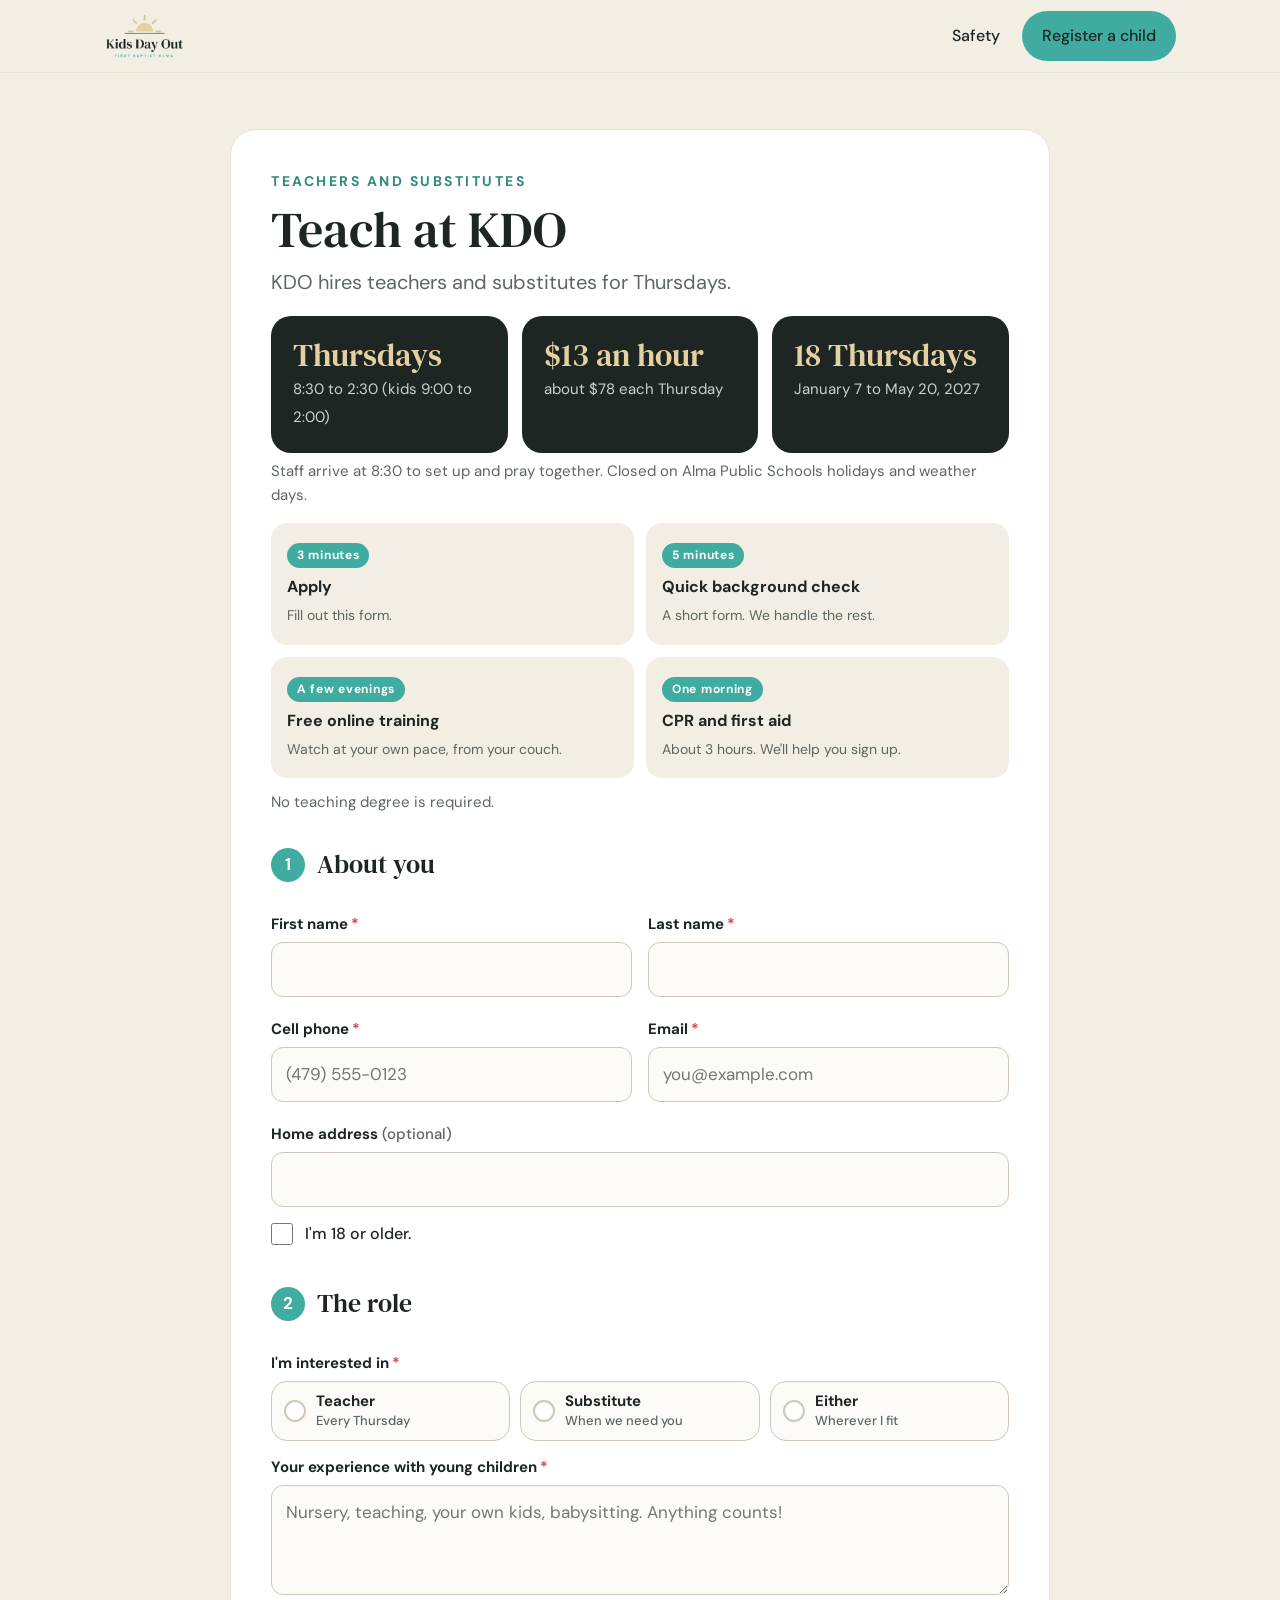
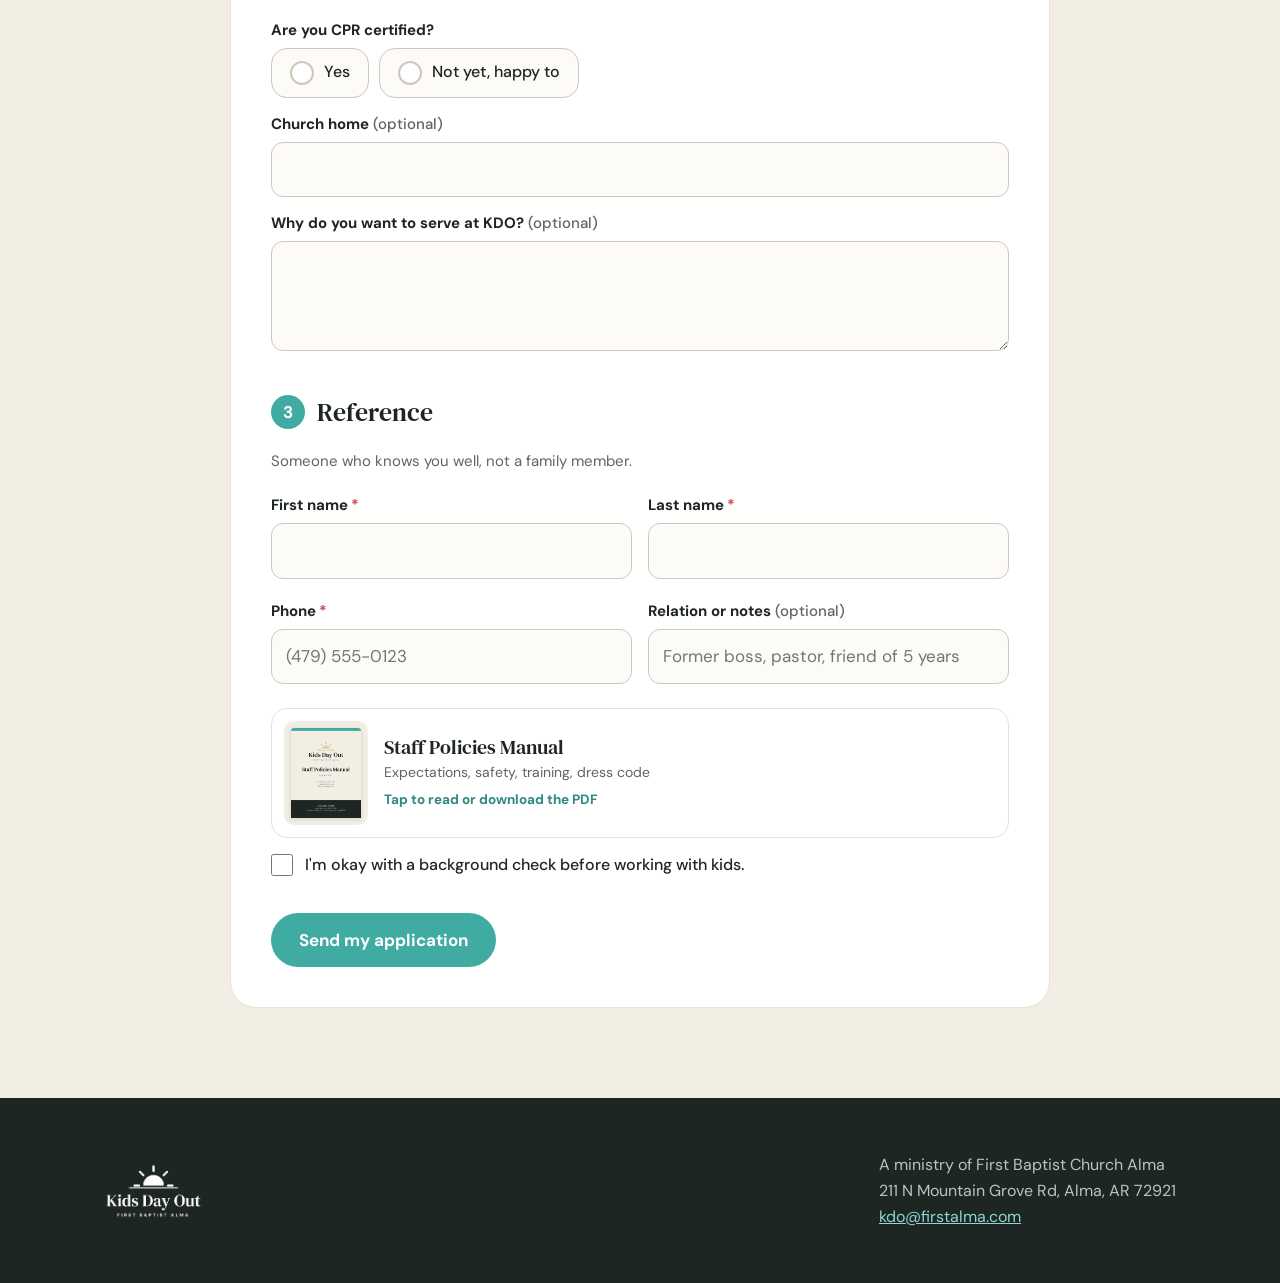
==== commit 5b593e3b: "Handbook cards on the homepage and applications; Director's Playbook on the files page Co-Authored-B" ====
--- a/apply.html
+++ b/apply.html
@@ -77,12 +77,12 @@
         <div class="field"><label for="refPhone">Phone</label><input type="tel" id="refPhone" class="phone" required placeholder="(479) 555-0123" inputmode="numeric"><small class="err-text"></small></div>
         <div class="field"><label for="refRel">Relation or notes <span class="opt">(optional)</span></label><input type="text" id="refRel" placeholder="Former boss, pastor, friend of 5 years"></div>
       </div>
+      <a class="doccard" href="docs/KDO-Staff-Policies-Manual.pdf" data-doc="staff" data-dl="pdf"><div class="thumb"><img src="docs/pages/staff-1.jpg" alt="" loading="lazy"></div><div><b>Staff Policies Manual</b><span>Expectations, safety, training, dress code</span><em>Tap to read or download the PDF</em></div></a>
       <label class="check"><input type="checkbox" id="consent" required><span>I'm okay with a background check before working with kids.</span></label>
     </fieldset>
 
     <div class="hp" aria-hidden="true"><label for="website">Website</label><input type="text" id="website" tabindex="-1" autocomplete="off"></div>
     <div class="submit"><button class="btn btn-primary" type="submit" id="submit-btn">Send my application</button><span class="msg" id="msg" role="status"></span></div>
-    <p class="fine">Want the details first? Read the <a href="docs/KDO-Staff-Policies-Manual.pdf" data-doc="staff">Staff Policies Manual</a>.</p>
   </form>
 
   <div class="thanks" id="thanks">
--- a/styles.css
+++ b/styles.css
@@ -546,3 +546,23 @@
 .dv-loading{color:var(--muted)}
 @media (max-width:600px){.dv-text{margin:0;border-radius:0;box-shadow:none;padding:20px 18px calc(40px + env(safe-area-inset-bottom));font-size:16px}.dv-text h1{font-size:26px}.dv-text h2{font-size:22px}}
 .dv-text > h1:first-child{display:none}.dv-text > h1:first-child + h2{margin-top:0;border-top:0;padding-top:0}
+.dv-dl{display:inline-flex;align-items:center;gap:6px;background:var(--teal);border-color:var(--teal)}
+.dv-dl:hover{background:var(--teal-dark);border-color:var(--teal-dark)}
+.dv-dl+.dv-dl{margin-left:-4px;background:transparent;border-color:#4A5552}
+@media (max-width:600px){.dv-bar{gap:8px}.dv-dl{padding:7px 11px;font-size:13px}.dv-dl svg{width:13px;height:13px}.dv-title small{display:none}}
+@media (max-width:600px){.dv-bar{flex-wrap:wrap;row-gap:10px}.dv-title{order:0;flex:1 1 calc(100% - 56px)}.dv-x{order:1}.dv-dl{order:2}.dv-dl+.dv-dl{margin-left:0}}
+/* handbook cards on the homepage and the applications */
+.doclist.two{grid-template-columns:repeat(2,1fr);max-width:760px}
+@media (max-width:860px){.doclist.two{grid-template-columns:1fr 1fr}}
+.doccard{display:flex;align-items:center;gap:16px;text-decoration:none;color:var(--ink);background:#fff;border:1px solid var(--sand);border-radius:16px;padding:12px 16px 12px 12px;margin:18px 0 4px;transition:transform .18s ease,box-shadow .18s ease}
+.doccard:hover{transform:translateY(-2px);box-shadow:0 10px 24px rgba(30,38,36,.1)}
+.doccard .thumb{flex:none;width:84px;height:104px;border-radius:10px;overflow:hidden;background:var(--cream);padding:7px 7px 0}
+.doccard .thumb img{display:block;width:100%;border-radius:3px 3px 0 0;box-shadow:0 1px 4px rgba(30,38,36,.15)}
+.doccard b{display:block;font-family:var(--serif);font-weight:400;font-size:20px;line-height:1.2}
+.doccard span{display:block;font-size:14px;color:var(--muted);margin-top:2px}
+.doccard em{display:block;font-style:normal;font-size:13.5px;font-weight:700;color:var(--teal-dark);margin-top:6px}
+@media (max-width:860px){.doccard{gap:12px;padding:10px 12px 10px 10px}.doccard .thumb{width:66px;height:84px}.doccard b{font-size:17px}.doccard span,.doccard em{font-size:12.5px}}
+.dv-text col{width:auto!important}
+.dv-playbook td:first-child{white-space:nowrap;font-weight:700;color:var(--teal-dark);width:1%;padding-right:14px;vertical-align:top}
+.dv-playbook tr:nth-child(even) td{background:#F7F4EC}
+.dv-playbook th{text-align:left;font-size:12px;letter-spacing:.1em;text-transform:uppercase;color:var(--muted)}
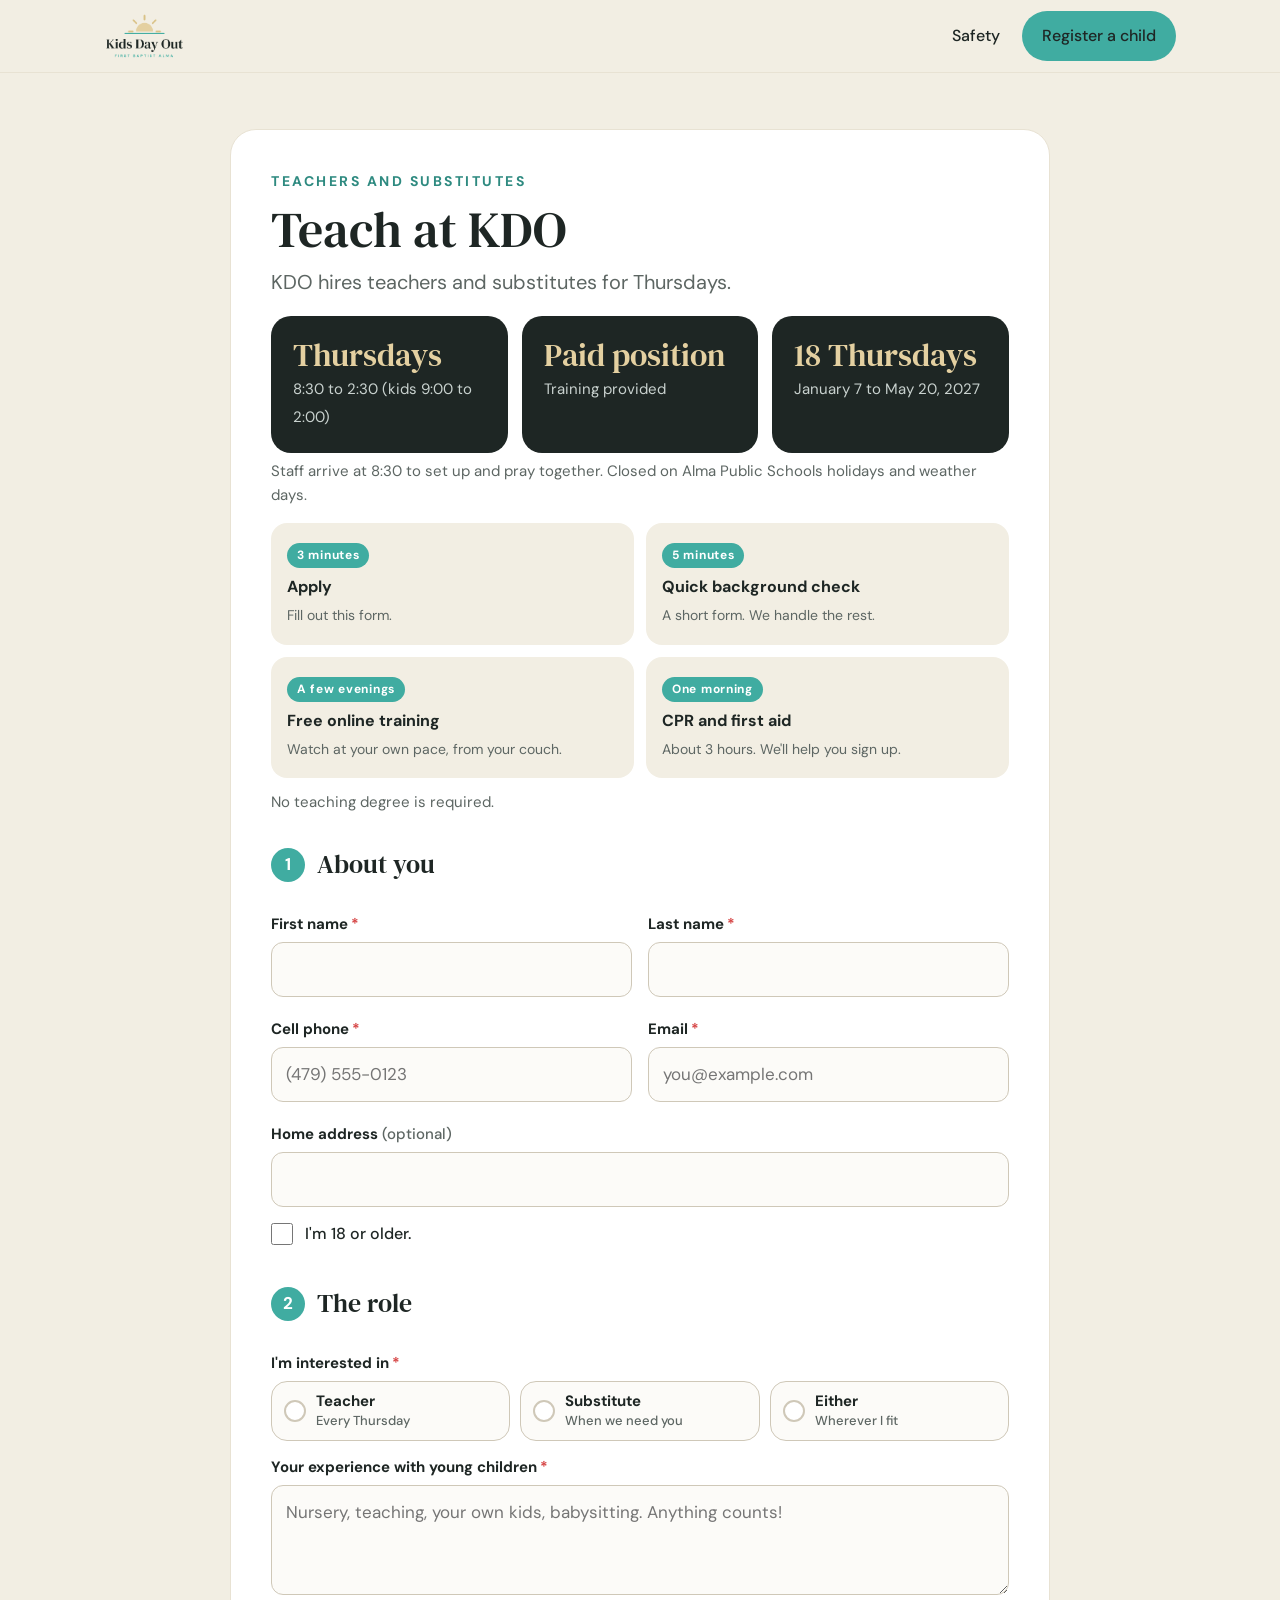
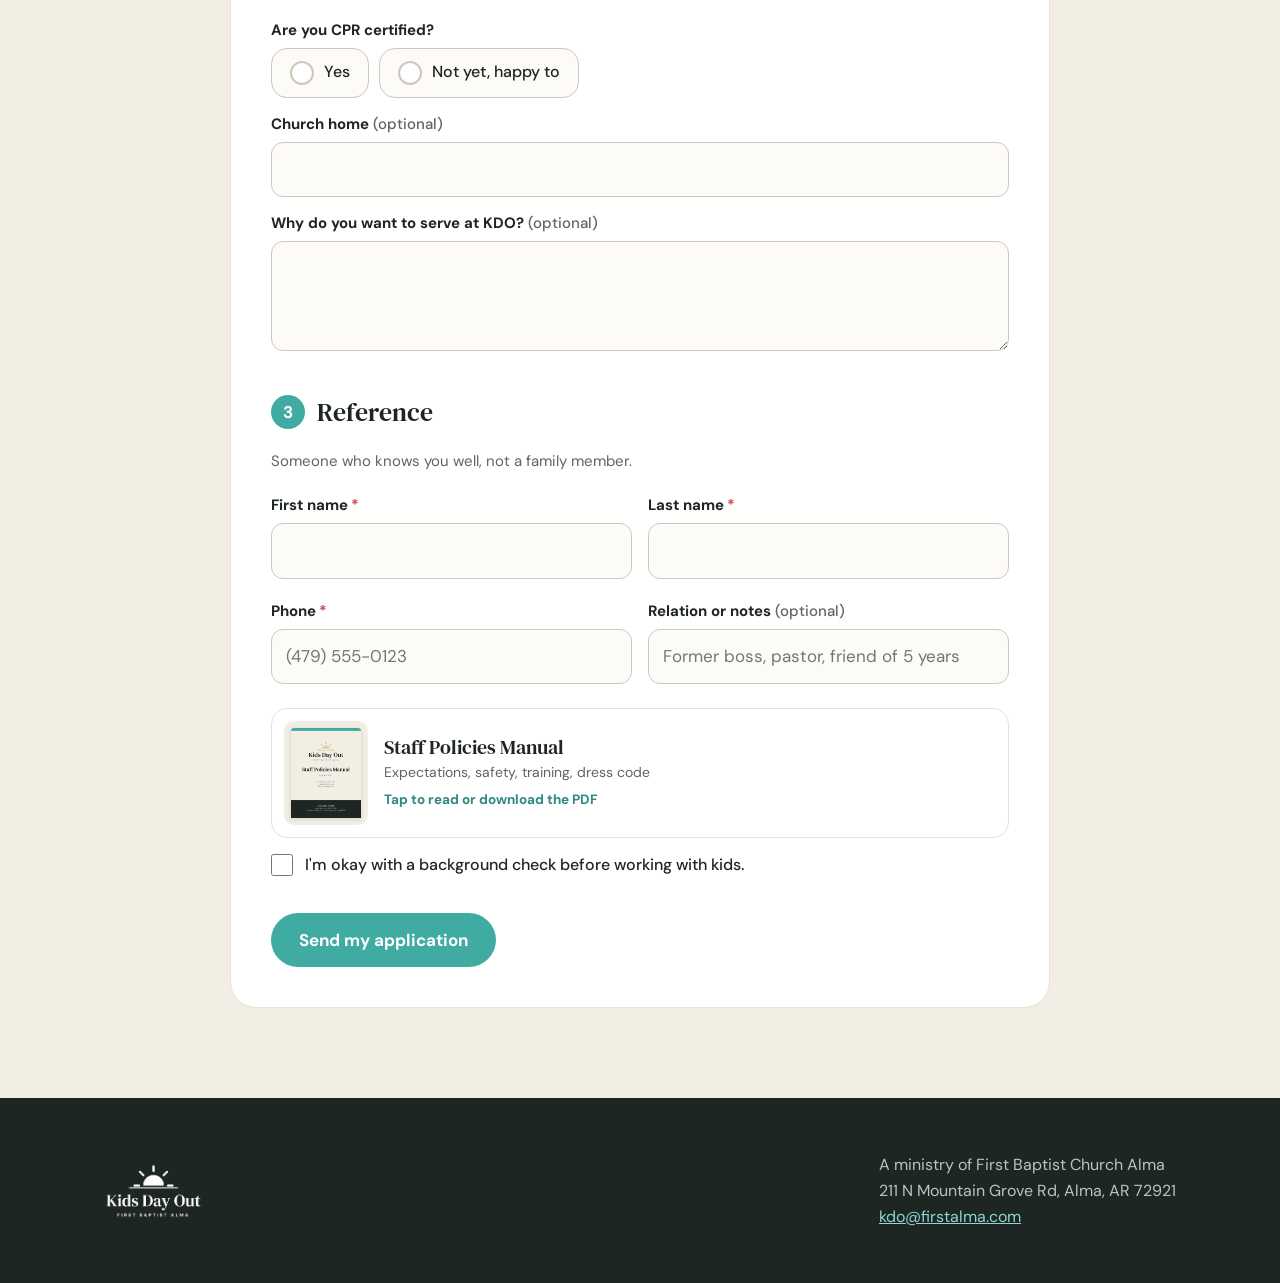
==== commit 4f5f12c3: "Remove hourly pay from the website Co-Authored-By: Claude Opus 5.5 <noreply@anthropic.com>" ====
--- a/apply.html
+++ b/apply.html
@@ -25,7 +25,7 @@
 
     <div class="bigfacts" style="grid-template-columns:repeat(3,1fr);margin:18px 0 6px">
       <div><b>Thursdays</b><span>8:30 to 2:30 (kids 9:00 to 2:00)</span></div>
-      <div><b>$13 an hour</b><span>about $78 each Thursday</span></div>
+      <div><b>Paid position</b><span>Training provided</span></div>
       <div><b>18 Thursdays</b><span>January 7 to May 20, 2027</span></div>
     </div>
     <p class="hint">Staff arrive at 8:30 to set up and pray together. Closed on Alma Public Schools holidays and weather days.</p>
